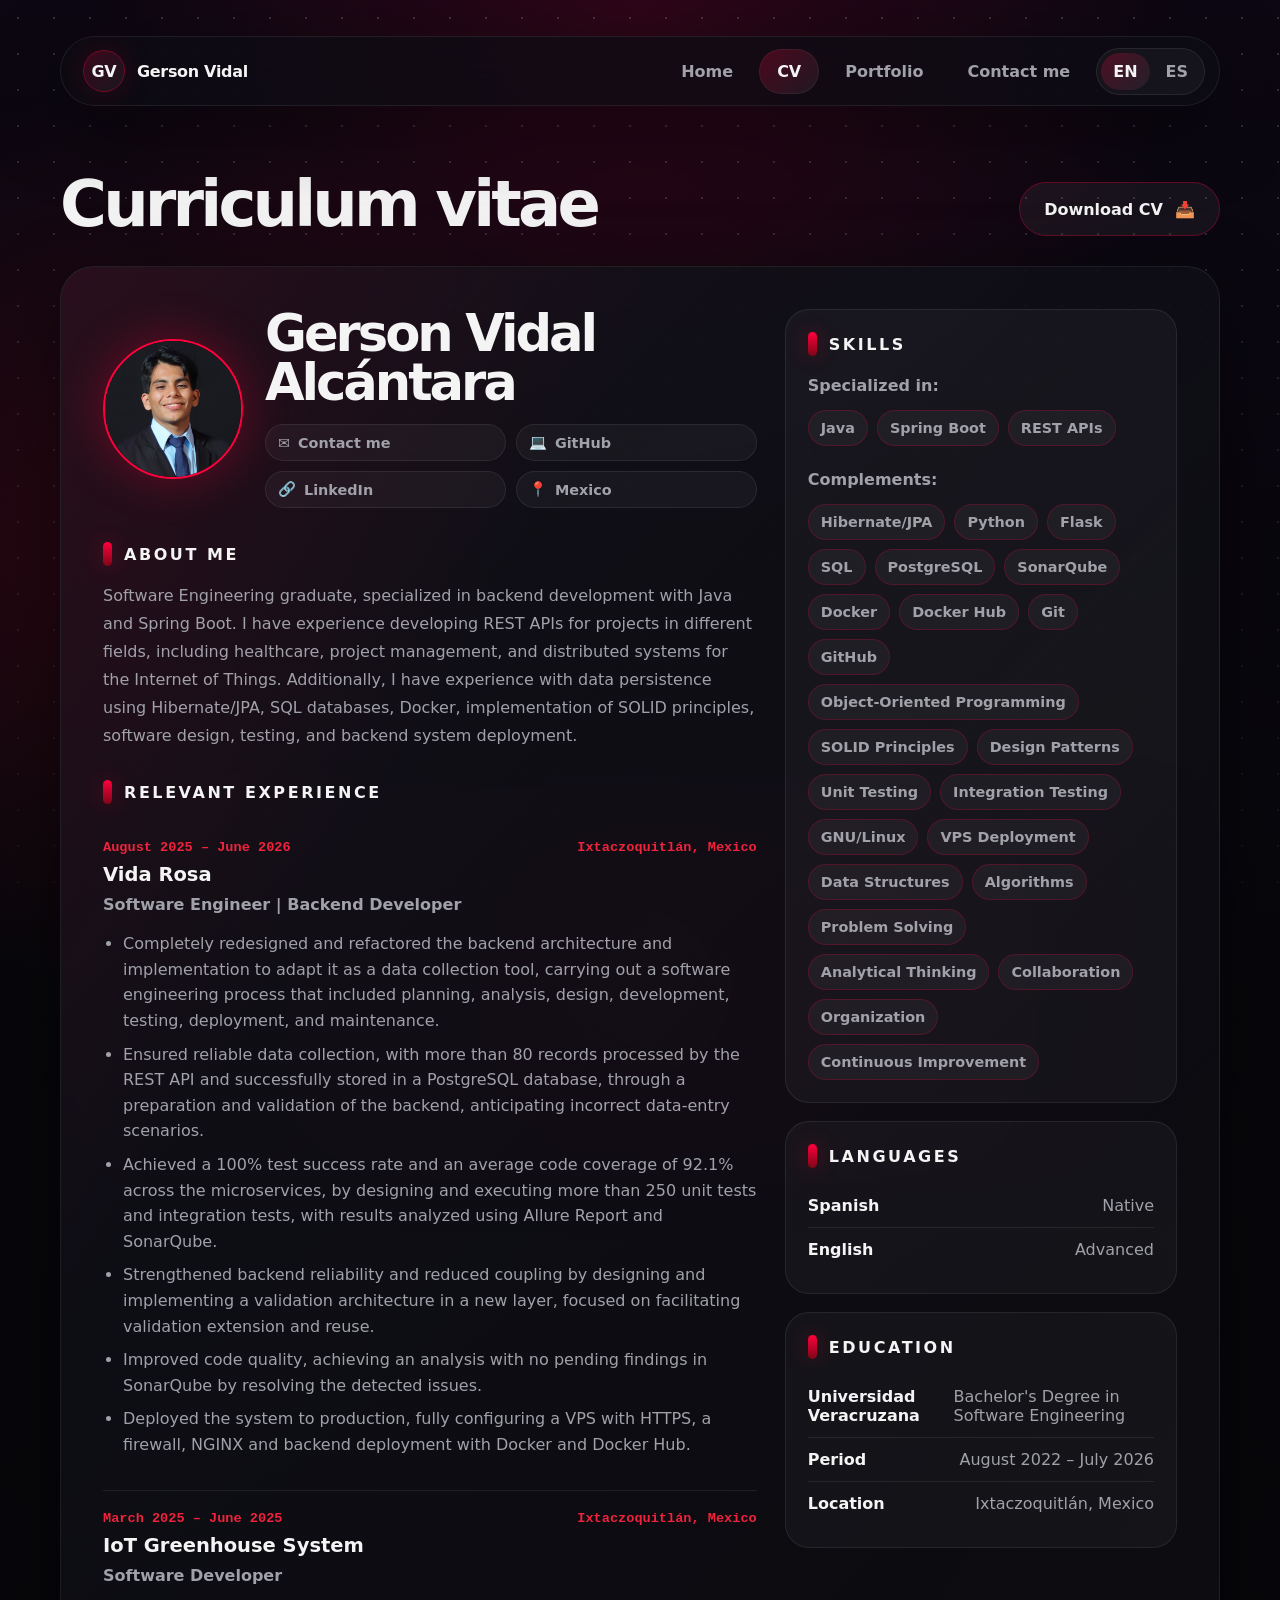
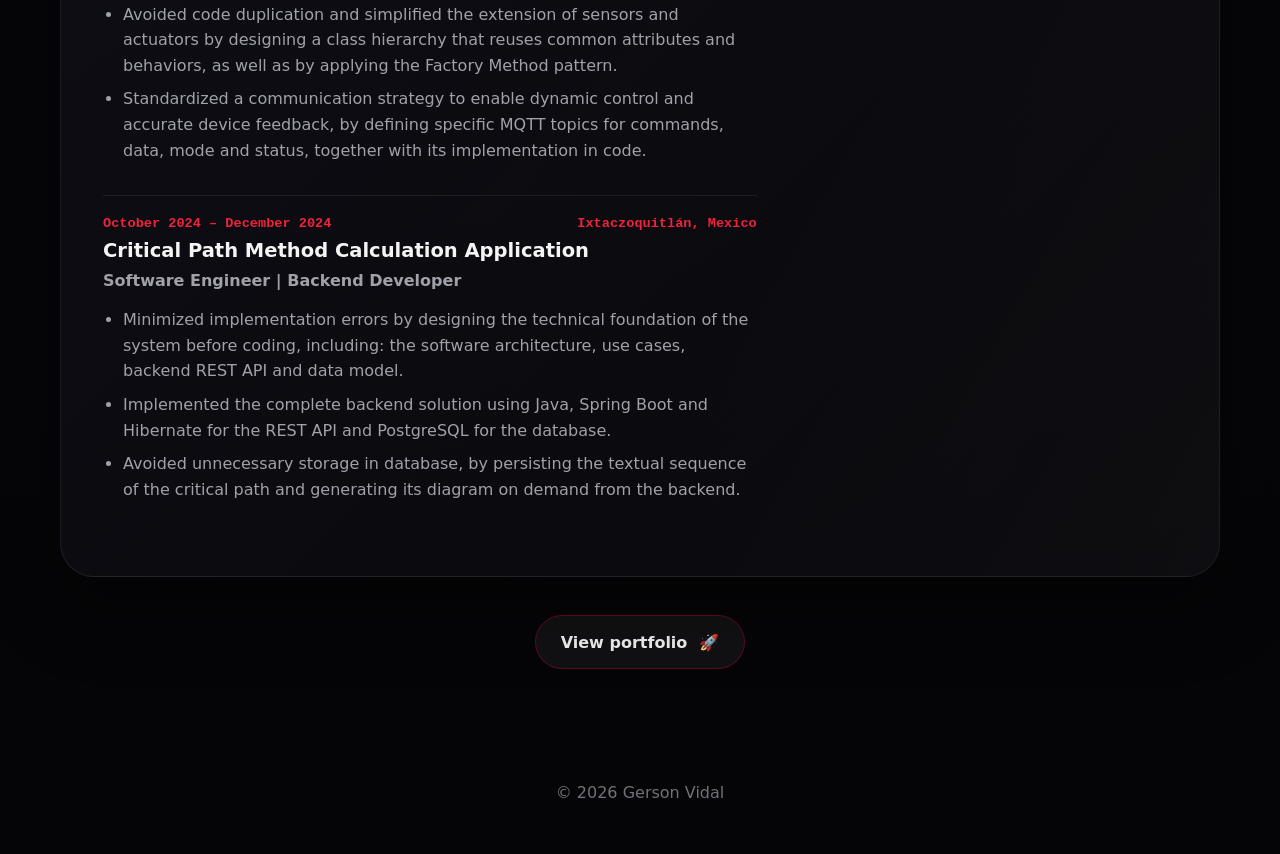
==== cv/index.html @ fcc41af0 "mark elements to translate, add translations for portfolio page, add common translations" ====
<!doctype html>
<html lang="en">
  <head>
    <meta charset="UTF-8" />
    <meta name="viewport" content="width=device-width, initial-scale=1.0" />
    <title>Gerson Vidal | CV</title>
    <link rel="stylesheet" href="../assets/styles.css" />
  </head>
  <body>
    <header class="site-header page-shell">
      <nav
        class="navbar"
        aria-label="Main navigation"
        data-i18n-aria-label="nav.ariaLabel"
      >
        <a class="brand" href="../">
          <span class="brand-mark">GV</span>
          <span>Gerson Vidal</span>
        </a>
        <button
          class="menu-button"
          type="button"
          data-menu-button
          aria-expanded="false"
        >
          <span aria-hidden="true">☰</span>
          <span data-i18n="nav.menu">Menu</span>
        </button>
        <div class="nav-links" data-nav>
          <a class="nav-link" href="../" data-i18n="nav.home">Home</a>
          <a class="nav-link is-active" href="../cv/">CV</a>
          <a class="nav-link" href="../portfolio/" data-i18n="nav.portfolio"
            >Portfolio</a
          >
          <button
            type="button"
            class="nav-link open-contact-modal"
            aria-haspopup="dialog"
            aria-controls="contact-modal"
            data-i18n="nav.contact"
          >
            Contact me
          </button>
          <div
            class="language-switcher"
            aria-label="Language selector"
            data-i18n-aria-label="language.selector"
          >
            <button
              type="button"
              class="language-button"
              data-language="en"
              aria-pressed="true"
            >
              EN
            </button>

            <button
              type="button"
              class="language-button"
              data-language="es"
              aria-pressed="false"
            >
              ES
            </button>
          </div>
        </div>
      </nav>
    </header>

    <main class="page-shell section">
      <div class="section-title-row" data-reveal>
        <div>
          <h1 class="section-title" data-i18n="cv.title">Curriculum vitae</h1>
        </div>
        <a
          id="download-cv"
          class="button"
          data-cv-download
          href="../assets/cv/CV_Gerson_Vidal_Alcantara_EN.pdf"
          download="CV_Gerson_Vidal_Alcantara_EN.pdf"
        >
          <span data-i18n="cv.download"> Download CV </span>
          <span aria-hidden="true">📥</span>
        </a>
      </div>

      <article class="cv-card" data-reveal>
        <div class="cv-main">
          <header class="cv-header">
            <img
              class="profile-photo"
              src="../assets/images/profile-photo.JPG"
              alt="Photo of Gerson Vidal"
              data-i18n-alt="cv.profilePhotoAlt"
            />
            <div>
              <h1 class="cv-name">Gerson Vidal Alcántara</h1>
              <div
                class="contact-grid"
                aria-label="Contact information"
                data-i18n-aria-label="cv.contactInfoAriaLabel"
              >
                <button
                  type="button"
                  class="contact-item open-contact-modal"
                  aria-haspopup="dialog"
                  aria-controls="contact-modal"
                >
                  <span aria-hidden="true">✉️</span>
                  <span data-i18n="contact.title"> Contact me </span>
                </button>

                <a
                  class="contact-item"
                  href="https://github.com/gersonvidal"
                  target="_blank"
                  rel="noreferrer"
                  ><span aria-hidden="true">💻</span> <span>GitHub</span>
                </a>

                <a
                  class="contact-item"
                  href="https://linkedin.com/in/gerson-vidal-alcantara"
                  target="_blank"
                  rel="noreferrer"
                  ><span aria-hidden="true">🔗</span> <span>LinkedIn</span>
                </a>

                <div class="contact-item">
                  <span aria-hidden="true">📍</span>
                  <span data-i18n="cv.location">Mexico</span>
                </div>
              </div>
            </div>
          </header>

          <section class="cv-section">
            <h2 data-i18n="cv.about">About Me</h2>
            <p data-i18n="cv.aboutDescription">
              Software Engineering graduate, specialized in backend development
              with Java and Spring Boot. I have experience developing REST APIs
              for projects in different fields, including healthcare, project
              management, and distributed systems for the Internet of Things.
              Additionally, I have experience with data persistence using
              Hibernate/JPA, SQL databases, Docker, implementation of SOLID
              principles, software design, testing, and backend system
              deployment.
            </p>
          </section>

          <section class="cv-section">
            <h2 data-i18n="cv.experience">Relevant Experience</h2>

            <article class="timeline-item">
              <div class="item-meta">
                <span data-i18n="cv.experienceItems.vidaRosa.date">
                  August 2025 – June 2026
                </span>

                <span data-i18n="cv.experienceItems.vidaRosa.location">
                  Ixtaczoquitlán, Mexico
                </span>
              </div>

              <h3 class="item-title">Vida Rosa</h3>
              <p
                class="item-subtitle"
                data-i18n="cv.experienceItems.vidaRosa.role"
              >
                Software Engineer | Backend Developer
              </p>

              <ul class="bullet-list">
                <li data-i18n="cv.experienceItems.vidaRosa.bullet1">
                  Completely redesigned and refactored the backend architecture
                  and implementation to adapt it as a data collection tool,
                  carrying out a software engineering process that included
                  planning, analysis, design, development, testing, deployment,
                  and maintenance.
                </li>
                <li data-i18n="cv.experienceItems.vidaRosa.bullet2">
                  Ensured reliable data collection, with more than 80 records
                  processed by the REST API and successfully stored in a
                  PostgreSQL database, through a preparation and validation of
                  the backend, anticipating incorrect data-entry scenarios.
                </li>
                <li data-i18n="cv.experienceItems.vidaRosa.bullet3">
                  Achieved a 100% test success rate and an average code coverage
                  of 92.1% across the microservices, by designing and executing
                  more than 250 unit tests and integration tests, with results
                  analyzed using Allure Report and SonarQube.
                </li>
                <li data-i18n="cv.experienceItems.vidaRosa.bullet4">
                  Strengthened backend reliability and reduced coupling by
                  designing and implementing a validation architecture in a new
                  layer, focused on facilitating validation extension and reuse.
                </li>
                <li data-i18n="cv.experienceItems.vidaRosa.bullet5">
                  Improved code quality, achieving an analysis with no pending
                  findings in SonarQube by resolving the detected issues.
                </li>
                <li data-i18n="cv.experienceItems.vidaRosa.bullet6">
                  Deployed the system to production, fully configuring a VPS
                  with HTTPS, a firewall, NGINX and backend deployment with
                  Docker and Docker Hub.
                </li>
              </ul>
            </article>

            <article class="timeline-item">
              <div class="item-meta">
                <span data-i18n="cv.experienceItems.greenhouse.date">
                  March 2025 – June 2025
                </span>

                <span data-i18n="cv.experienceItems.greenhouse.location">
                  Ixtaczoquitlán, Mexico
                </span>
              </div>

              <h3
                class="item-title"
                data-i18n="cv.experienceItems.greenhouse.title"
              >
                IoT Greenhouse System
              </h3>

              <p
                class="item-subtitle"
                data-i18n="cv.experienceItems.greenhouse.role"
              >
                Software Developer
              </p>

              <ul class="bullet-list">
                <li data-i18n="cv.experienceItems.greenhouse.bullet1">
                  Avoided code duplication and simplified the extension of
                  sensors and actuators by designing a class hierarchy that
                  reuses common attributes and behaviors, as well as by applying
                  the Factory Method pattern.
                </li>
                <li data-i18n="cv.experienceItems.greenhouse.bullet2">
                  Standardized a communication strategy to enable dynamic
                  control and accurate device feedback, by defining specific
                  MQTT topics for commands, data, mode and status, together with
                  its implementation in code.
                </li>
              </ul>
            </article>

            <article class="timeline-item">
              <div class="item-meta">
                <span data-i18n="cv.experienceItems.criticalPath.date"
                  >October 2024 – December 2024
                </span>

                <span data-i18n="cv.experienceItems.criticalPath.location">
                  Ixtaczoquitlán, Mexico
                </span>
              </div>

              <h3
                class="item-title"
                data-i18n="cv.experienceItems.criticalPath.title"
              >
                Critical Path Method Calculation Application
              </h3>

              <p
                class="item-subtitle"
                data-i18n="cv.experienceItems.criticalPath.role"
              >
                Software Engineer | Backend Developer
              </p>

              <ul class="bullet-list">
                <li data-i18n="cv.experienceItems.criticalPath.bullet1">
                  Minimized implementation errors by designing the technical
                  foundation of the system before coding, including: the
                  software architecture, use cases, backend REST API and data
                  model.
                </li>
                <li data-i18n="cv.experienceItems.criticalPath.bullet2">
                  Implemented the complete backend solution using Java, Spring
                  Boot and Hibernate for the REST API and PostgreSQL for the
                  database.
                </li>
                <li data-i18n="cv.experienceItems.criticalPath.bullet3">
                  Avoided unnecessary storage in database, by persisting the
                  textual sequence of the critical path and generating its
                  diagram on demand from the backend.
                </li>
              </ul>
            </article>
          </section>
        </div>

        <aside
          class="cv-sidebar"
          aria-label="Additional information"
          data-i18n-aria-label="cv.additionalInfoAriaLabel"
        >
          <section class="sidebar-panel">
            <h2 data-i18n="cv.skills">Skills</h2>

            <div class="skills-group">
              <p class="skills-group-title" data-i18n="cv.specialized">
                Specialized in:
              </p>

              <div class="skills-wrap">
                <span class="skill-chip">Java</span>
                <span class="skill-chip">Spring Boot</span>
                <span class="skill-chip" data-i18n="common.restApis">
                  REST APIs
                </span>
              </div>
            </div>

            <div class="skills-group">
              <p class="skills-group-title" data-i18n="cv.complements">
                Complements:
              </p>

              <div class="skills-wrap">
                <span class="skill-chip">Hibernate/JPA</span>
                <span class="skill-chip">Python</span>
                <span class="skill-chip">Flask</span>
                <span class="skill-chip">SQL</span>
                <span class="skill-chip">PostgreSQL</span>
                <span class="skill-chip">SonarQube</span>
                <span class="skill-chip">Docker</span>
                <span class="skill-chip">Docker Hub</span>
                <span class="skill-chip">Git</span>
                <span class="skill-chip">GitHub</span>
                <span class="skill-chip" data-i18n="cv.skillItems.oop">
                  Object-Oriented Programming
                </span>
                <span class="skill-chip" data-i18n="cv.skillItems.solid">
                  SOLID Principles
                </span>
                <span
                  class="skill-chip"
                  data-i18n="cv.skillItems.designPatterns"
                >
                  Design Patterns
                </span>
                <span class="skill-chip" data-i18n="cv.skillItems.unitTesting">
                  Unit Testing
                </span>
                <span
                  class="skill-chip"
                  data-i18n="cv.skillItems.integrationTesting"
                >
                  Integration Testing
                </span>
                <span class="skill-chip">GNU/Linux</span>
                <span
                  class="skill-chip"
                  data-i18n="cv.skillItems.vpsDeployment"
                >
                  VPS Deployment
                </span>
                <span
                  class="skill-chip"
                  data-i18n="cv.skillItems.dataStructures"
                >
                  Data Structures
                </span>
                <span class="skill-chip" data-i18n="cv.skillItems.algorithms">
                  Algorithms
                </span>
                <span
                  class="skill-chip"
                  data-i18n="cv.skillItems.problemSolving"
                >
                  Problem Solving
                </span>
                <span
                  class="skill-chip"
                  data-i18n="cv.skillItems.analyticalThinking"
                >
                  Analytical Thinking
                </span>
                <span
                  class="skill-chip"
                  data-i18n="cv.skillItems.collaboration"
                >
                  Collaboration
                </span>
                <span class="skill-chip" data-i18n="cv.skillItems.organization">
                  Organization
                </span>
                <span
                  class="skill-chip"
                  data-i18n="cv.skillItems.continuousImprovement"
                >
                  Continuous Improvement
                </span>
              </div>
            </div>
          </section>

          <section class="sidebar-panel">
            <h2 data-i18n="cv.languages">Languages</h2>
            <div class="language-row">
              <strong data-i18n="cv.languageItems.spanish">Spanish</strong>
              <span data-i18n="cv.languageItems.native">Native</span>
            </div>

            <div class="language-row">
              <strong data-i18n="cv.languageItems.english">English</strong>
              <span data-i18n="cv.languageItems.advanced">Advanced</span>
            </div>
          </section>

          <section class="sidebar-panel">
            <h2 data-i18n="cv.education">Education</h2>

            <div class="education-row">
              <strong>Universidad Veracruzana</strong>

              <span data-i18n="cv.educationItems.degree">
                Bachelor's Degree in Software Engineering
              </span>
            </div>
            <div class="education-row">
              <strong data-i18n="cv.educationItems.periodLabel">Period</strong>
              <span data-i18n="cv.educationItems.period">
                August 2022 – July 2026
              </span>
            </div>

            <div class="education-row">
              <strong data-i18n="cv.educationItems.locationLabel">
                Location
              </strong>

              <span data-i18n="cv.educationItems.location">
                Ixtaczoquitlán, Mexico
              </span>
            </div>
          </section>
        </aside>
      </article>

      <div class="cta-group">
        <a class="button" href="../portfolio/">
          <span data-i18n="cv.viewPortfolio"> View portfolio </span>
          <span aria-hidden="true">🚀</span>
        </a>
      </div>
    </main>

    <footer class="footer page-shell">
      <span>© <span data-year></span> Gerson Vidal</span>
    </footer>

    <dialog
      class="contact-modal"
      id="contact-modal"
      aria-labelledby="contact-modal-title"
      aria-describedby="contact-modal-description"
    >
      <div class="contact-modal-content">
        <h2
          class="contact-modal-title"
          id="contact-modal-title"
          data-i18n="contact.title"
        >
          Contact me
        </h2>

        <p
          class="contact-modal-description"
          id="contact-modal-description"
          data-i18n="contact.description"
        >
          I greatly appreciate your interest. You can copy my email address and
          send me a message. I will reply as soon as possible.
        </p>

        <div class="contact-modal-email">
          <img
            src="../assets/images/email.png"
            alt="Contact email address"
            data-i18n-alt="contact.emailAlt"
          />
        </div>

        <p
          class="contact-modal-success"
          id="contact-copy-message"
          role="status"
          aria-live="polite"
        >
          <span aria-hidden="true">✓</span>
          <span data-i18n="contact.copied">Email copied!</span>
        </p>

        <div class="contact-modal-actions">
          <button
            type="button"
            class="button"
            id="close-contact-modal"
            data-i18n="contact.back"
          >
            Back
          </button>

          <button
            type="button"
            class="button primary"
            id="copy-contact-email"
            data-i18n="contact.copy"
          >
            Copy email
          </button>
        </div>
      </div>
    </dialog>

    <script src="../assets/app.js"></script>
  </body>
</html>
---- assets/styles.css ----
:root {
  --bg: #07070b;
  --bg-soft: #0d0d14;
  --surface: rgba(18, 18, 26, 0.78);
  --surface-strong: rgba(25, 25, 36, 0.92);
  --border: rgba(255, 255, 255, 0.08);
  --border-red: rgba(255, 0, 60, 0.32);
  --text: #f4f4f5;
  --muted: #a1a1aa;
  --muted-2: #71717a;
  --red: #ff003c;
  --red-soft: #ef233c;
  --red-dark: #7f0617;
  --red-glow: rgba(255, 0, 60, 0.32);
  --shadow: 0 24px 80px rgba(0, 0, 0, 0.45);
  --radius-xl: 34px;
  --radius-lg: 24px;
  --radius-md: 16px;
  --max-width: 1160px;
  font-family: Inter, ui-sans-serif, system-ui, -apple-system, BlinkMacSystemFont, "Segoe UI", sans-serif;
}

* {
  box-sizing: border-box;
}

html {
  scroll-behavior: smooth;
}

body {
  min-height: 100vh;
  margin: 0;
  color: var(--text);
  background:
    radial-gradient(circle at 50% 0%, rgba(255, 0, 60, 0.14), transparent 34rem),
    radial-gradient(circle at 10% 22%, rgba(127, 6, 23, 0.28), transparent 28rem),
    linear-gradient(180deg, #0c0712 0%, var(--bg) 42%, #050507 100%);
  overflow-x: hidden;
}

body::before {
  content: "";
  position: fixed;
  inset: 0;
  z-index: -2;
  background-image: radial-gradient(rgba(255,255,255,0.18) 1px, transparent 1px);
  background-size: 36px 36px;
  mask-image: linear-gradient(to bottom, rgba(0,0,0,0.9), rgba(0,0,0,0.22));
}

body::after {
  content: "";
  position: fixed;
  inset: auto -20% -32% -20%;
  height: 45vh;
  z-index: -1;
  background: radial-gradient(circle, rgba(255,0,60,0.16), transparent 65%);
  filter: blur(24px);
}

a {
  color: inherit;
  text-decoration: none;
}

p {
  color: var(--muted);
  line-height: 1.75;
}

img {
  max-width: 100%;
  display: block;
}

.page-shell {
  width: min(var(--max-width), calc(100% - 32px));
  margin: 0 auto;
}

.site-header {
  position: sticky;
  top: 18px;
  z-index: 10;
  padding: 18px 0 0;
}

.navbar {
  display: flex;
  align-items: center;
  justify-content: space-between;
  gap: 20px;
  min-height: 70px;
  padding: 10px 14px 10px 22px;
  border: 1px solid var(--border);
  border-radius: 999px;
  background: rgba(13, 13, 20, 0.72);
  backdrop-filter: blur(18px);
  box-shadow: var(--shadow);
}

.brand {
  display: inline-flex;
  align-items: center;
  gap: 12px;
  font-weight: 800;
  letter-spacing: -0.02em;
}

.brand-mark {
  display: grid;
  place-items: center;
  width: 42px;
  height: 42px;
  border-radius: 999px;
  color: var(--text);
  background: linear-gradient(135deg, rgba(255,0,60,0.2), rgba(255,255,255,0.05));
  border: 1px solid var(--border-red);
  box-shadow: 0 0 32px rgba(255,0,60,0.16);
}

.nav-links {
  display: flex;
  align-items: center;
  gap: 8px;
}

.nav-link {
  padding: 13px 18px;
  border-radius: 999px;
  color: var(--muted);
  font-weight: 700;
  transition: 180ms ease;
}

.nav-link:hover,
.nav-link.is-active {
  color: var(--text);
  background: rgba(255, 255, 255, 0.06);
  box-shadow: inset 0 0 0 1px rgba(255,255,255,0.05);
}

.nav-link.is-active {
  background: linear-gradient(135deg, rgba(255,0,60,0.24), rgba(255,255,255,0.06));
}

.menu-button {
  display: none;
  border: 0;
  border-radius: 999px;
  padding: 12px 16px;
  color: var(--text);
  background: rgba(255,255,255,0.06);
  cursor: pointer;
}

.hero {
  display: grid;
  place-items: center;
  min-height: calc(100vh - 112px);
  padding: 84px 0 58px;
  text-align: center;
}

.hero-content {
  max-width: 920px;
}

.eyebrow {
  display: inline-flex;
  align-items: center;
  gap: 10px;
  padding: 10px 15px;
  border: 1px solid var(--border-red);
  border-radius: 999px;
  color: #ffd7df;
  background: rgba(255,0,60,0.08);
  font-size: 0.92rem;
  font-weight: 750;
}

.gradient-title {
  margin: 28px 0 22px;
  font-size: clamp(3.4rem, 10vw, 8.6rem);
  line-height: 0.95;
  letter-spacing: -0.08em;
  background: linear-gradient(90deg, #ffffff 0%, #ffccd7 30%, #ff003c 63%, #8f061a 100%);
  -webkit-background-clip: text;
  -webkit-text-fill-color: transparent;
  filter: drop-shadow(0 0 34px rgba(255, 0, 60, 0.24));
}

.hero-description {
  max-width: 850px;
  margin: 0 auto;
  font-size: clamp(1rem, 2vw, 1.25rem);
}

.hero-actions {
  display: flex;
  justify-content: center;
  gap: 16px;
  flex-wrap: wrap;
  margin-top: 38px;
}

.button {
  display: inline-flex;
  align-items: center;
  justify-content: center;
  gap: 12px;
  min-height: 54px;
  padding: 0 24px;
  border-radius: 999px;
  border: 1px solid var(--border-red);
  font: inherit;
  font-weight: 800;
  color: var(--text);
  background: rgba(255,255,255,0.05);
  transition: transform 180ms ease, box-shadow 180ms ease, background 180ms ease;
}

button.button {
  cursor: pointer;
}

.button.primary {
  background: linear-gradient(135deg, var(--red), var(--red-dark));
  box-shadow: 0 14px 44px var(--red-glow);
}

.button:hover {
  transform: translateY(-3px);
  box-shadow: 0 18px 48px rgba(255,0,60,0.24);
}

.section {
  padding: 76px 0;
}

.section-title-row {
  display: flex;
  align-items: end;
  justify-content: space-between;
  gap: 24px;
  margin-bottom: 30px;
}

.section-kicker {
  color: var(--red-soft);
  font-family: "Courier New", monospace;
  font-weight: 800;
  letter-spacing: 0.18em;
  text-transform: uppercase;
}

.section-title {
  margin: 8px 0 0;
  font-size: clamp(2.2rem, 5vw, 4.4rem);
  line-height: 1;
  letter-spacing: -0.06em;
}

.portfolio-hint {
  margin: 12px 0 0;
  color: var(--muted);
}

.cv-card {
  display: grid;
  grid-template-columns: 1.5fr 0.9fr;
  gap: 28px;
  padding: clamp(22px, 4vw, 42px);
  border: 1px solid var(--border);
  border-radius: var(--radius-xl);
  background: linear-gradient(135deg, rgba(18,18,26,0.9), rgba(10,10,14,0.8));
  box-shadow: var(--shadow);
  overflow: hidden;
  position: relative;
}

.cv-card::before,
.project-card::before {
  content: "";
  position: absolute;
  inset: 0;
  pointer-events: none;
  background: linear-gradient(120deg, rgba(255,0,60,0.18), transparent 28%, transparent 70%, rgba(255,255,255,0.04));
  opacity: 0.55;
}

.cv-main,
.cv-sidebar,
.project-card > * {
  position: relative;
}

.cv-header {
  display: grid;
  grid-template-columns: 140px 1fr;
  gap: 22px;
  align-items: center;
  margin-bottom: 34px;
}

.profile-photo {
  width: 140px;
  height: 140px;
  border-radius: 999px;
  object-fit: cover;
  border: 2px solid var(--red);
  box-shadow: 0 0 48px rgba(255,0,60,0.32);
}

.cv-name {
  margin: 0;
  font-size: clamp(2rem, 4vw, 3.7rem);
  line-height: 0.95;
  letter-spacing: -0.06em;
}

.cv-role {
  margin: 10px 0 0;
  color: var(--muted);
  font-weight: 700;
}

.contact-grid {
  display: grid;
  grid-template-columns: repeat(2, minmax(0, 1fr));
  gap: 10px;
  margin-top: 18px;
}

.contact-item,
.skill-chip,
.repo-chip {
  display: inline-flex;
  align-items: center;
  gap: 8px;
  min-width: 0;
  padding: 9px 12px;
  border: 1px solid var(--border);
  border-radius: 999px;
  background: rgba(255,255,255,0.04);
  color: var(--muted);
  font-size: 0.9rem;
  font-weight: 700;
}

.contact-item span {
  overflow: hidden;
  text-overflow: ellipsis;
  white-space: nowrap;
}

.cv-section {
  margin-top: 30px;
}

.cv-section h2,
.sidebar-panel h2 {
  display: flex;
  align-items: center;
  gap: 12px;
  margin: 0 0 16px;
  font-size: 1rem;
  letter-spacing: 0.16em;
  text-transform: uppercase;
}

.cv-section h2::before,
.sidebar-panel h2::before {
  content: "";
  width: 9px;
  height: 24px;
  border-radius: 999px;
  background: linear-gradient(180deg, var(--red), var(--red-dark));
  box-shadow: 0 0 22px var(--red-glow);
}

.timeline-item {
  padding: 20px 0 24px;
  border-bottom: 1px solid var(--border);
}

.timeline-item:last-child {
  border-bottom: 0;
}

.item-meta {
  display: flex;
  justify-content: space-between;
  gap: 16px;
  margin-bottom: 8px;
  color: var(--red-soft);
  font-family: "Courier New", monospace;
  font-size: 0.85rem;
  font-weight: 800;
}

.item-title {
  margin: 0;
  font-size: 1.22rem;
}

.item-subtitle {
  margin: 5px 0 10px;
  color: var(--muted);
  font-weight: 700;
}

.bullet-list {
  margin: 12px 0 0;
  padding-left: 20px;
  color: var(--muted);
}

.bullet-list li {
  margin: 8px 0;
  line-height: 1.6;
}

.cv-sidebar {
  display: flex;
  flex-direction: column;
  gap: 18px;
}

.sidebar-panel {
  padding: 22px;
  border: 1px solid var(--border);
  border-radius: var(--radius-lg);
  background: rgba(255,255,255,0.035);
}

.skills-wrap {
  display: flex;
  flex-wrap: wrap;
  gap: 9px;
}

.skills-group + .skills-group {
  margin-top: 20px;
}

.skills-group-title {
  margin: 0 0 10px;
  font-weight: 700;
}

.skill-chip {
  border-color: rgba(255,0,60,0.22);
}

.language-row,
.education-row {
  display: flex;
  justify-content: space-between;
  gap: 14px;
  padding: 12px 0;
  border-bottom: 1px solid var(--border);
  color: var(--muted);
}

.language-row:last-child,
.education-row:last-child {
  border-bottom: 0;
}

.language-row strong,
.education-row strong {
  color: var(--text);
}

.project-grid {
  display: grid;
  grid-template-columns: repeat(2, minmax(0, 1fr));
  gap: 34px;
}

.project-card {
  position: relative;
  min-height: 520px;
  padding: 30px;
  border-radius: var(--radius-xl);
  border: 1px solid var(--border);
  background: var(--surface);
  overflow: hidden;
  box-shadow: var(--shadow);
  cursor: pointer;
  transition: transform 220ms ease, border-color 220ms ease, box-shadow 220ms ease;
}

.project-development-status {
  position: absolute;
  right: 30px;
  bottom: 16px;

  color: var(--muted);

  font-family: "Courier New", monospace;
  font-size: 0.72rem;
  font-weight: 800;
  letter-spacing: 0.14em;
  text-transform: uppercase;

  white-space: nowrap;
}

.project-card[data-in-development] {
  padding-bottom: 48px;
}

.project-card:hover {
  transform: translateY(-8px);
  border-color: var(--border-red);
  box-shadow: 0 28px 90px rgba(255,0,60,0.16);
}

.project-topline {
  display: flex;
  justify-content: space-between;
  gap: 14px;
  color: var(--muted);
  font-family: "Courier New", monospace;
  letter-spacing: 0.16em;
  text-transform: uppercase;
  font-weight: 800;
  font-size: 0.88rem;
}

.project-title {
  margin: 18px 0 12px;
  font-size: clamp(2rem, 4vw, 3.3rem);
  line-height: 0.95;
  letter-spacing: -0.06em;
}

.project-visual {
  position: relative;
  display: grid;
  place-items: center;
  width: 100%;
  height: auto;
  min-height: 0;
  padding: 0;
  aspect-ratio: 2.19 / 1;
  margin: 28px 0 20px;
  border-radius: 28px;
  background:
    radial-gradient(circle at 70% 22%, rgba(255,255,255,0.28), transparent 18%),
    linear-gradient(135deg, var(--visual-a), var(--visual-b));
  overflow: hidden;
  box-shadow: inset 0 0 0 1px rgba(255,255,255,0.12);
}

.project-image {
  display: block;
  width: 100%;
  height: 100%;
  object-fit: fill;
  object-position: center;
  border-radius: inherit;
}

.visual-icon {
  font-size: 6rem;
  filter: drop-shadow(0 12px 26px rgba(0,0,0,0.38));
}

.tech-list {
  display: flex;
  flex-wrap: wrap;
  gap: 9px;
}

.repo-overlay {
  position: absolute;
  inset: 0;
  display: flex;
  flex-direction: column;
  justify-content: center;
  padding: 34px;

  opacity: 0;
  visibility: hidden;
  pointer-events: none;

  transform: translateY(18px);

  background: rgba(7,7,11,0.93);
  backdrop-filter: blur(14px);

  transition:
    opacity 220ms ease,
    transform 220ms ease,
    visibility 0s linear 220ms;
}

.project-card.is-repo-open .repo-overlay {
  opacity: 1;
  visibility: visible;
  pointer-events: auto;

  transform: translateY(0);

  transition-delay: 0s;
}

.repo-overlay h3 {
  margin: 0 0 18px;
  font-size: 2.1rem;
}

.repo-list {
  margin: 0;
  padding-left: 22px;
}

.repo-list li {
  margin: 14px 0;
  color: var(--muted);
  font-size: 1.05rem;
}

.repo-list a {
  color: var(--text);
  font-weight: 900;
  border-bottom: 1px solid var(--red);
}

.footer {
  padding: 38px 0 52px;
  color: var(--muted-2);
  text-align: center;
}

[data-reveal] {
  opacity: 0;
  transform: translateY(24px);
  transition: opacity 520ms ease, transform 520ms ease;
}

[data-reveal].is-visible {
  opacity: 1;
  transform: translateY(0);
}

@media (max-width: 920px) {
  .cv-card,
  .project-grid {
    grid-template-columns: 1fr;
  }

  .project-card {
    min-height: 480px;
  }

  .section-title-row {
    align-items: start;
    flex-direction: column;
  }
}

@media (max-width: 720px) {
  .site-header {
    top: 10px;
  }

  .navbar {
    border-radius: 28px;
    align-items: flex-start;
    flex-wrap: wrap;
  }

  .menu-button {
    display: inline-flex;
  }

  .nav-links {
    display: none;
    width: 100%;
    flex-direction: column;
    align-items: stretch;
    padding: 8px 0 4px;
  }

  .nav-links.is-open {
    display: flex;
  }

  .nav-link {
    text-align: center;
  }

  .language-switcher {
  justify-content: center;
}

  .hero {
    min-height: auto;
    padding-top: 88px;
  }

  .hero-actions,
  .contact-grid {
    grid-template-columns: 1fr;
    flex-direction: column;
  }

  .button {
    width: 100%;
  }

  .cv-header {
    grid-template-columns: 1fr;
    justify-items: center;
    text-align: center;
  }

  .contact-grid {
    display: grid;
  }

  .item-meta {
    flex-direction: column;
    gap: 4px;
  }

  .project-card {
    padding: 22px;
    min-height: 520px;
  }

  .project-topline {
    flex-direction: column;
    gap: 4px;
  }

  .project-card[data-in-development] {
    padding-bottom: 40px;
  }

  .project-development-status {
    right: 22px;
    bottom: 8px;
  }

  .repo-overlay {
    padding: 24px;
  }
}

button.nav-link {
  appearance: none;
  border: none;
  background: transparent;
  font: inherit;
  font-weight: bold;
  cursor: pointer;
}

button.contact-item {
  appearance: none;
  font-family: inherit;
  cursor: pointer;
  text-align: left;
}

@media (max-width: 430px) {
  .page-shell {
    width: min(100% - 22px, var(--max-width));
  }

  .gradient-title {
    font-size: 3.1rem;
  }

  .cv-card {
    padding: 18px;
    border-radius: 24px;
  }

  .project-development-status {
    right: 22px;
    bottom: 14px;
  }

  .sidebar-panel {
    padding: 18px;
  }

  .project-visual {
    min-height: 190px;
  }
}

.cta-group {
  display: flex;
  flex-direction: column;
  align-items: center;
  gap: 16px;
  margin-top: 38px;
}

.cta-group .button {
  width: 210px;
}

.contact-modal {
  width: min(620px, calc(100% - 32px));
  padding: 0;

  border: 1px solid var(--border-red);
  border-radius: 28px;

  color: var(--text);

  background:
    radial-gradient(
      circle at 100% 100%,
      rgba(255, 0, 60, 0.22),
      transparent 42%
    ),
    radial-gradient(
      circle at 0% 0%,
      rgba(127, 6, 23, 0.2),
      transparent 40%
    ),
    rgba(13, 13, 20, 0.82);

  backdrop-filter: blur(22px);
  -webkit-backdrop-filter: blur(22px);

  box-shadow:
    0 30px 90px rgba(0, 0, 0, 0.65),
    0 0 60px rgba(255, 0, 60, 0.12);

  overflow: hidden;
}

.contact-modal::backdrop {
  background: rgba(0, 0, 0, 0.7);

  backdrop-filter: blur(7px);
  -webkit-backdrop-filter: blur(7px);
}

.contact-modal-content {
  position: relative;
  padding: 40px;
}

.contact-modal-content::before {
  content: "";

  position: absolute;
  right: -100px;
  bottom: -130px;

  width: 280px;
  height: 280px;

  border-radius: 50%;

  background: var(--red);

  opacity: 0.01;
  filter: blur(80px);

  pointer-events: none;
}

.contact-modal-title {
  position: relative;

  margin: 0 0 16px;

  text-align: center;

  font-size: clamp(1.7rem, 4vw, 2.3rem);
  line-height: 1.1;
  letter-spacing: -0.04em;
}

.contact-modal-description {
  position: relative;

  max-width: 520px;

  margin: 0 auto 28px;

  text-align: center;

  color: var(--muted);

  font-size: 1.05rem;

  line-height: 1.7;
}

.contact-modal-email {
  position: relative;

  display: flex;
  align-items: center;
  justify-content: center;

  height: 86px;

  padding: 8px 16px;
  margin-bottom: 16px;

  border: 1px solid var(--border);
  border-radius: 18px;

  background: rgba(255, 255, 255, 0.04);

  box-shadow:
    inset 0 1px 0 rgba(255, 255, 255, 0.04);
}

.contact-modal-email img {
  width: 100%;
  max-width: 360px;
  height: 100%;

  object-fit: cover;
  object-position: center 42%;
}

.contact-modal-success {
  position: relative;

  min-height: 26px;

  margin: 0 0 18px;

  text-align: center;

  color: #22c55e;

  font-weight: 800;

  opacity: 0;
  transform: translateY(5px);

  transition:
    opacity 180ms ease,
    transform 180ms ease;
}

.contact-modal-success.is-visible {
  opacity: 1;
  transform: translateY(0);
}

.contact-modal-actions {
  position: relative;

  display: flex;
  justify-content: flex-end;
  align-items: center;

  gap: 12px;
}

.contact-modal[open] {
  animation: contact-modal-open 220ms ease;
}

.contact-modal-actions .button {
  cursor: pointer;
}

@keyframes contact-modal-open {
  from {
    opacity: 0;
    transform: translateY(18px) scale(0.97);
  }

  to {
    opacity: 1;
    transform: translateY(0) scale(1);
  }
}

@media (max-width: 600px) {

  .contact-modal-content {
    padding: 30px 22px;
  }

  .contact-modal-actions {
    flex-direction: column-reverse;
  }

  .contact-modal-actions .button {
    width: 100%;
  }
}

.language-switcher {
  display: inline-flex;
  align-items: center;
  gap: 4px;
  padding: 4px;
  border: 1px solid var(--border);
  border-radius: 999px;
  background: rgba(255, 255, 255, 0.04);
}

.language-button {
  padding: 9px 12px;
  border: 0;
  border-radius: 999px;

  color: var(--muted);
  background: transparent;

  font: inherit;
  font-weight: 800;

  cursor: pointer;
  transition: 180ms ease;
}

.language-button:hover {
  color: var(--text);
}

.language-button.is-active {
  color: var(--text);
  background: linear-gradient(
    135deg,
    rgba(255, 0, 60, 0.24),
    rgba(255, 255, 255, 0.06)
  );
}
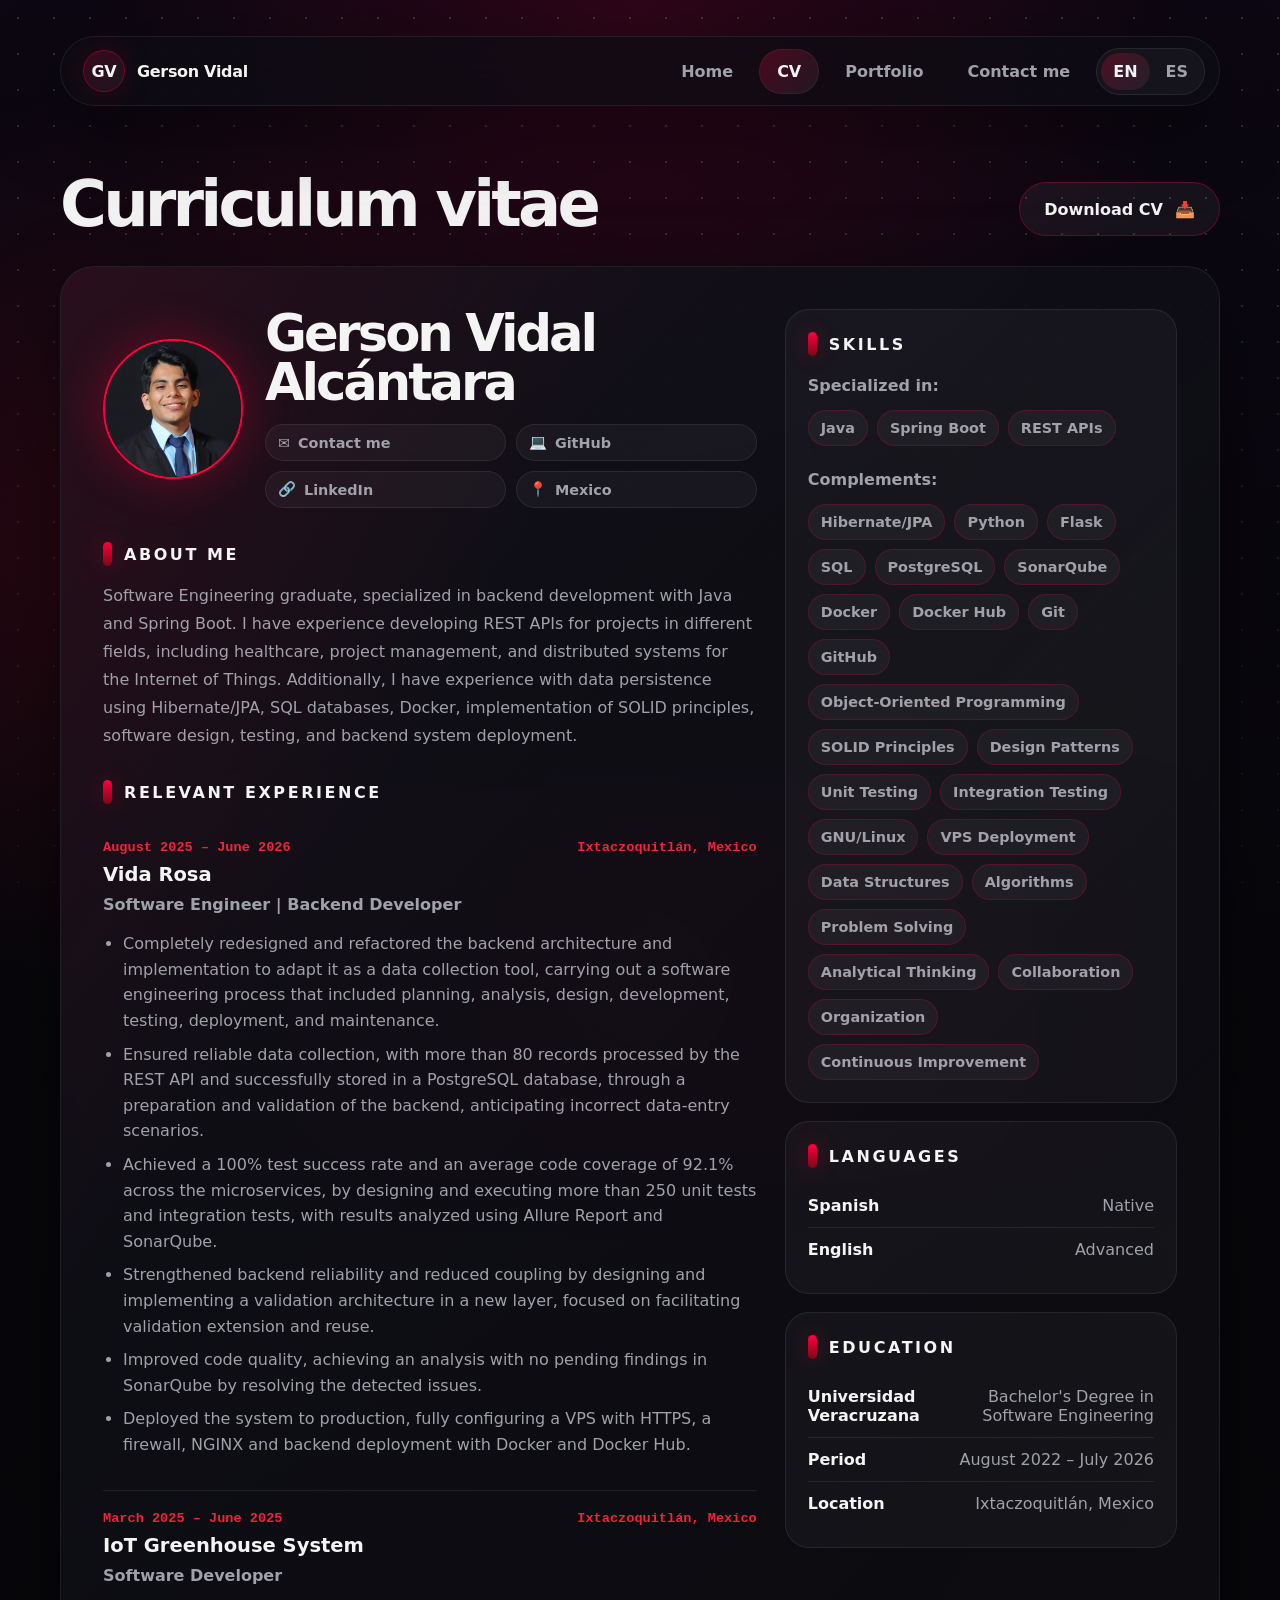
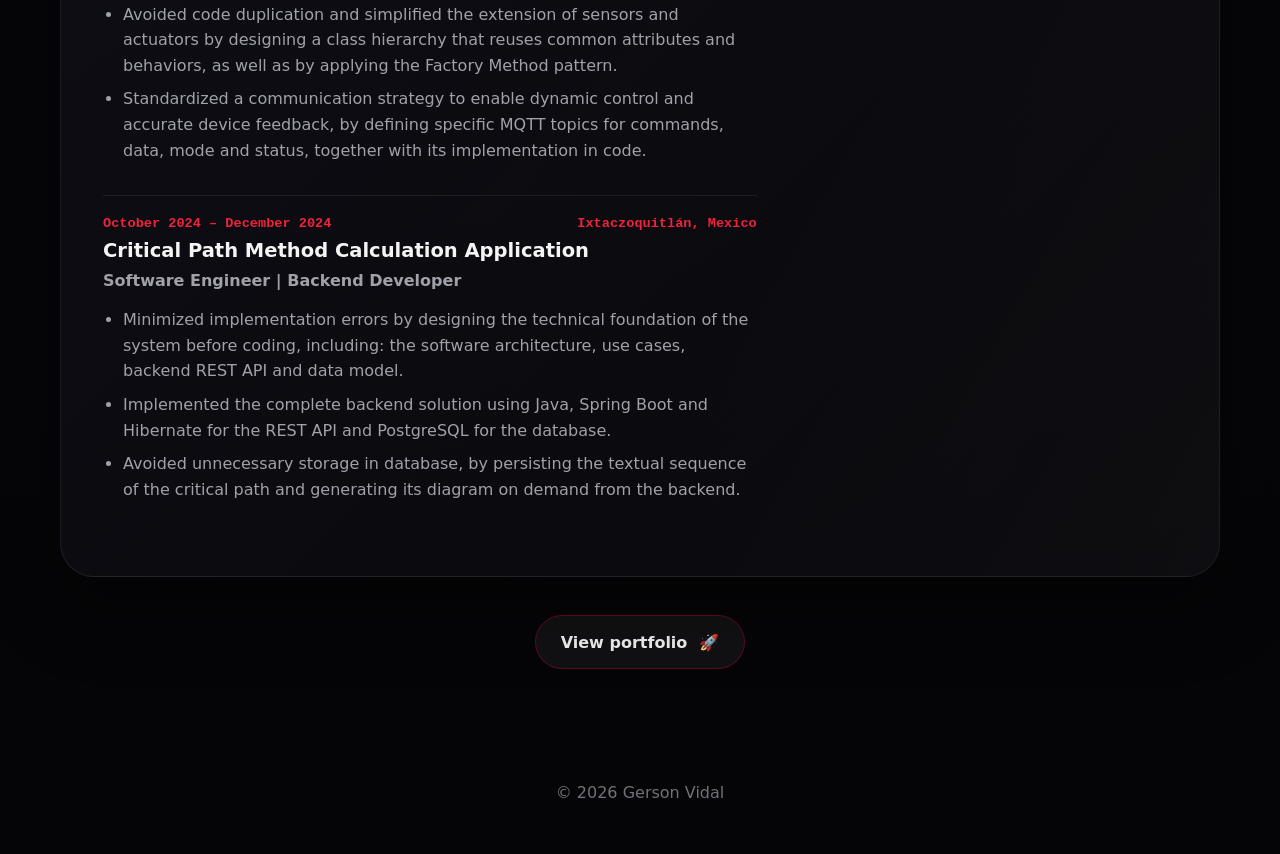
==== commit 7e622514: "fix alignment for education-row, update degree translation" ====
--- a/cv/index.html
+++ b/cv/index.html
@@ -115,7 +115,7 @@
                   class="contact-item"
                   href="https://github.com/gersonvidal"
                   target="_blank"
-                  rel="noreferrer"
+                  rel="noreferrer noopener"
                   ><span aria-hidden="true">💻</span> <span>GitHub</span>
                 </a>
 
@@ -123,7 +123,7 @@
                   class="contact-item"
                   href="https://linkedin.com/in/gerson-vidal-alcantara"
                   target="_blank"
-                  rel="noreferrer"
+                  rel="noreferrer noopener"
                   ><span aria-hidden="true">🔗</span> <span>LinkedIn</span>
                 </a>
 
@@ -427,6 +427,7 @@
             </div>
             <div class="education-row">
               <strong data-i18n="cv.educationItems.periodLabel">Period</strong>
+              
               <span data-i18n="cv.educationItems.period">
                 August 2022 – July 2026
               </span>
--- a/assets/styles.css
+++ b/assets/styles.css
@@ -464,6 +464,10 @@
   color: var(--muted);
 }
 
+.education-row > span {
+  text-align: right;
+}
+
 .language-row:last-child,
 .education-row:last-child {
   border-bottom: 0;
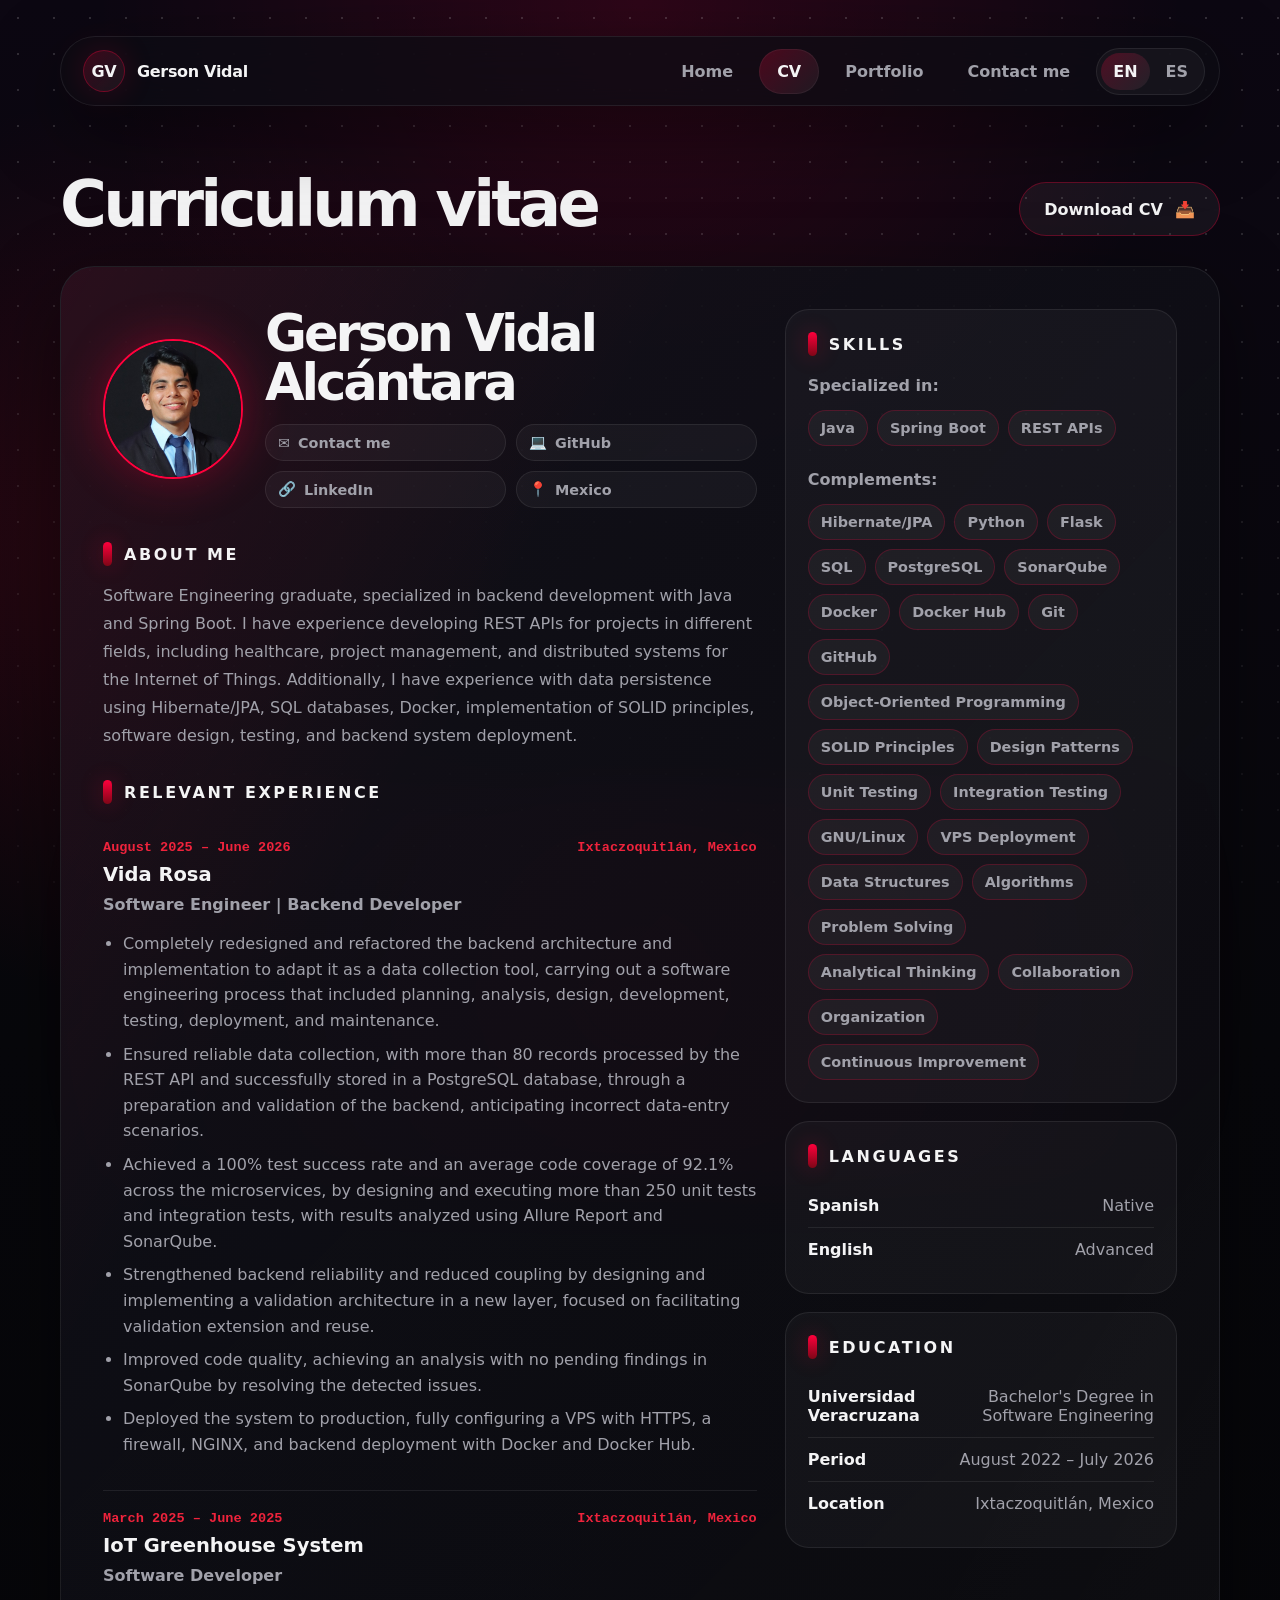
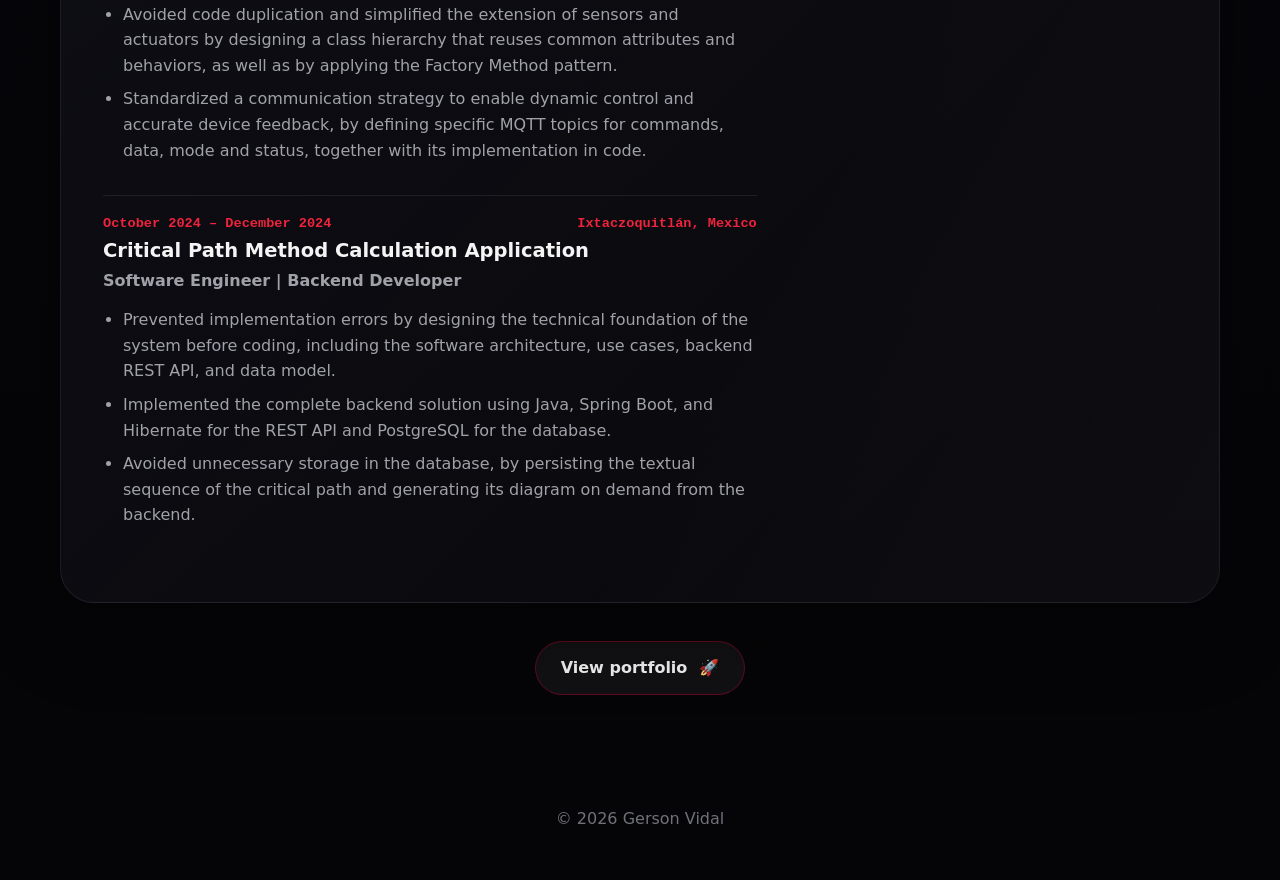
==== commit 3e56ecfb: "improve translations and texts" ====
--- a/cv/index.html
+++ b/cv/index.html
@@ -202,7 +202,7 @@
                 </li>
                 <li data-i18n="cv.experienceItems.vidaRosa.bullet6">
                   Deployed the system to production, fully configuring a VPS
-                  with HTTPS, a firewall, NGINX and backend deployment with
+                  with HTTPS, a firewall, NGINX, and backend deployment with
                   Docker and Docker Hub.
                 </li>
               </ul>
@@ -276,18 +276,18 @@
 
               <ul class="bullet-list">
                 <li data-i18n="cv.experienceItems.criticalPath.bullet1">
-                  Minimized implementation errors by designing the technical
-                  foundation of the system before coding, including: the
-                  software architecture, use cases, backend REST API and data
+                  Prevented implementation errors by designing the technical
+                  foundation of the system before coding, including the
+                  software architecture, use cases, backend REST API, and data
                   model.
                 </li>
                 <li data-i18n="cv.experienceItems.criticalPath.bullet2">
                   Implemented the complete backend solution using Java, Spring
-                  Boot and Hibernate for the REST API and PostgreSQL for the
+                  Boot, and Hibernate for the REST API and PostgreSQL for the
                   database.
                 </li>
                 <li data-i18n="cv.experienceItems.criticalPath.bullet3">
-                  Avoided unnecessary storage in database, by persisting the
+                  Avoided unnecessary storage in the database, by persisting the
                   textual sequence of the critical path and generating its
                   diagram on demand from the backend.
                 </li>
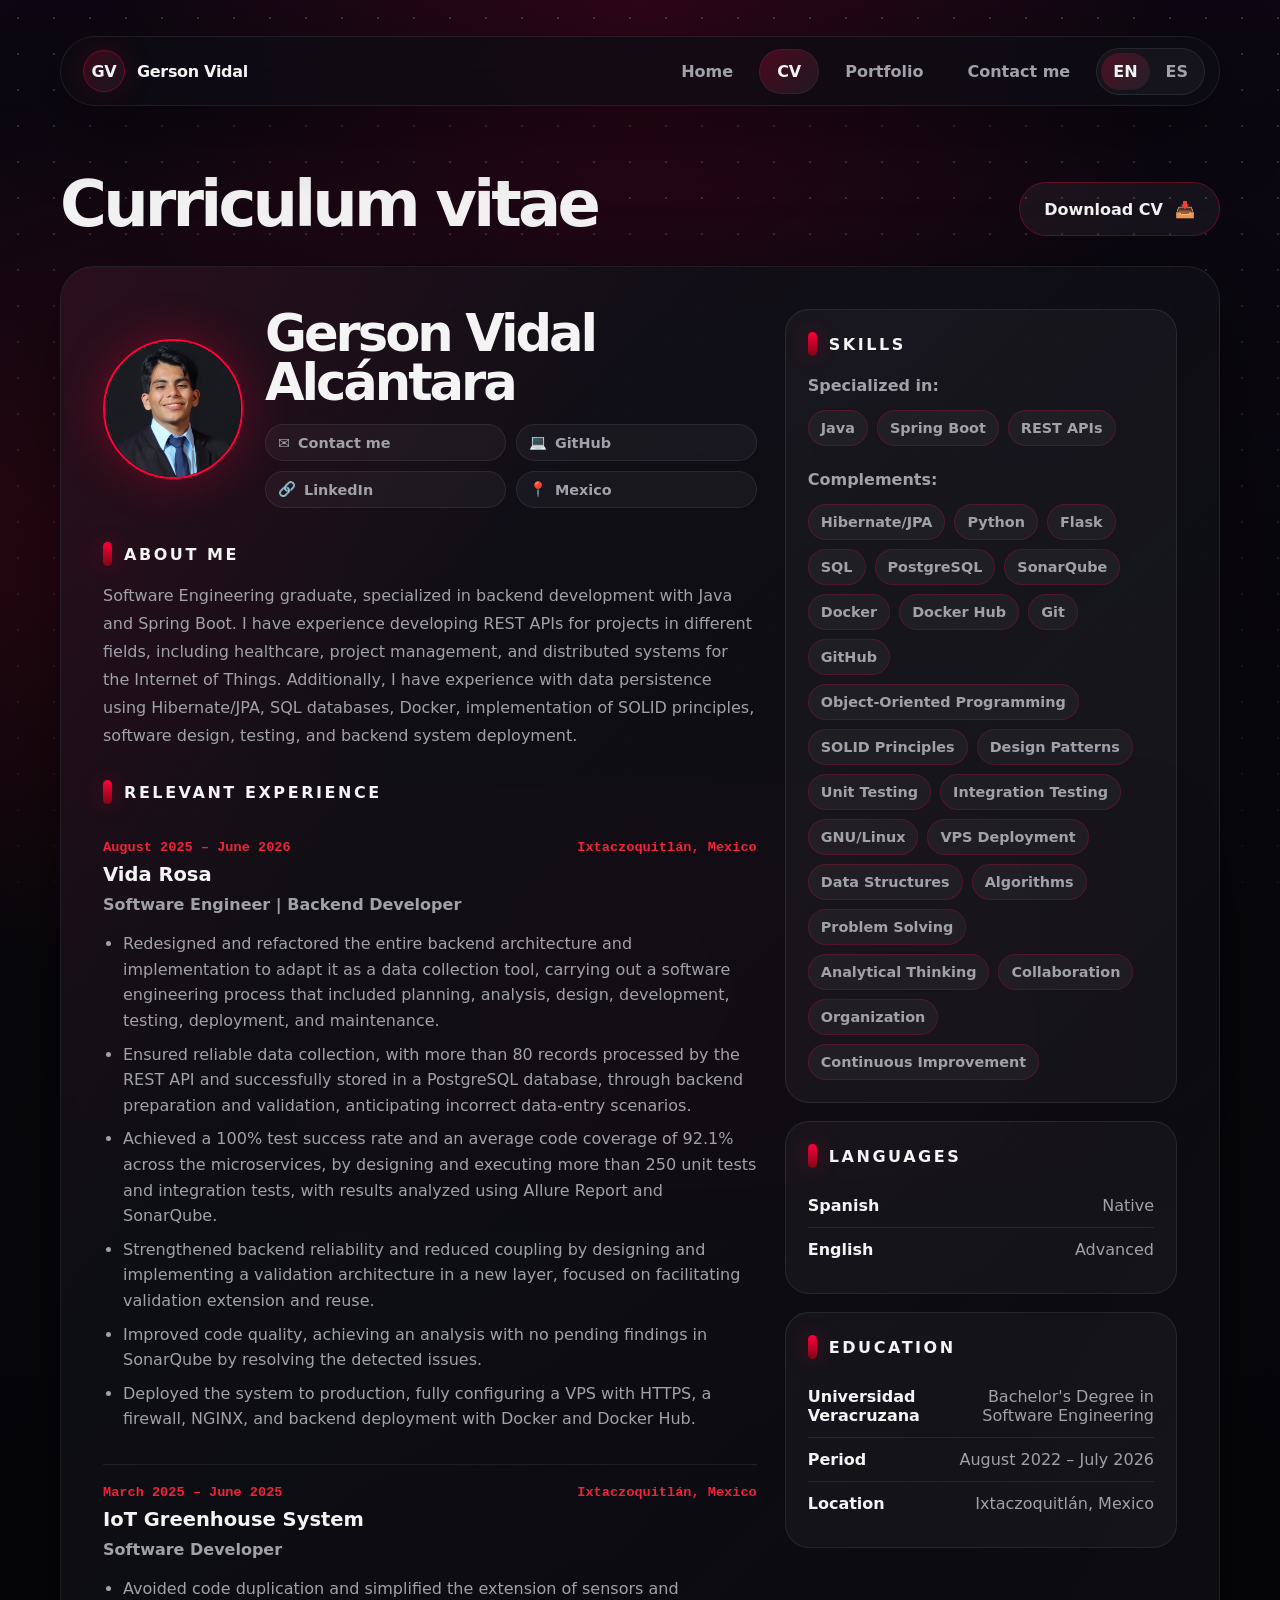
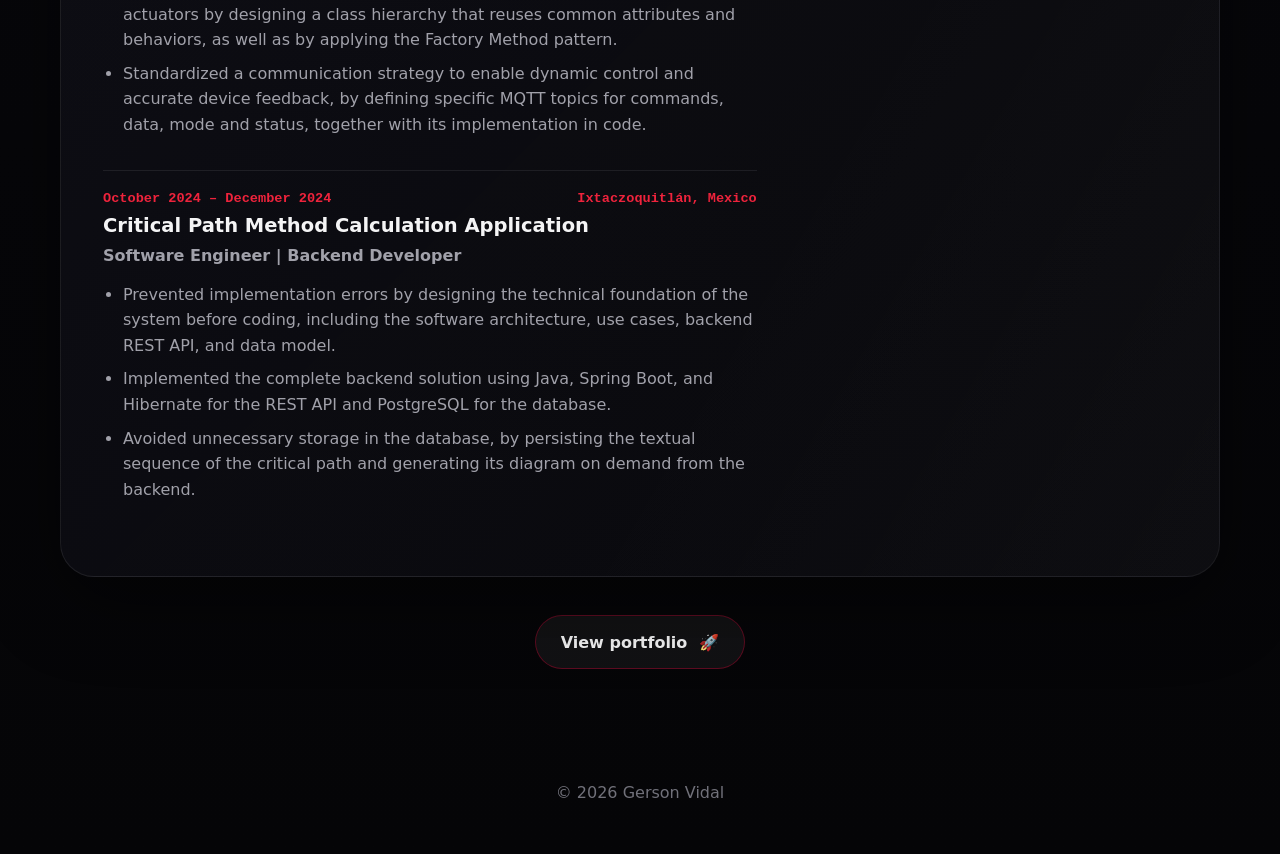
==== commit 689886a1: "update english texts" ====
--- a/cv/index.html
+++ b/cv/index.html
@@ -173,17 +173,17 @@
 
               <ul class="bullet-list">
                 <li data-i18n="cv.experienceItems.vidaRosa.bullet1">
-                  Completely redesigned and refactored the backend architecture
-                  and implementation to adapt it as a data collection tool,
-                  carrying out a software engineering process that included
-                  planning, analysis, design, development, testing, deployment,
-                  and maintenance.
+                  Redesigned and refactored the entire backend architecture and
+                  implementation to adapt it as a data collection tool, carrying
+                  out a software engineering process that included planning,
+                  analysis, design, development, testing, deployment, and
+                  maintenance.
                 </li>
                 <li data-i18n="cv.experienceItems.vidaRosa.bullet2">
                   Ensured reliable data collection, with more than 80 records
                   processed by the REST API and successfully stored in a
-                  PostgreSQL database, through a preparation and validation of
-                  the backend, anticipating incorrect data-entry scenarios.
+                  PostgreSQL database, through backend preparation and
+                  validation, anticipating incorrect data-entry scenarios.
                 </li>
                 <li data-i18n="cv.experienceItems.vidaRosa.bullet3">
                   Achieved a 100% test success rate and an average code coverage
@@ -277,9 +277,8 @@
               <ul class="bullet-list">
                 <li data-i18n="cv.experienceItems.criticalPath.bullet1">
                   Prevented implementation errors by designing the technical
-                  foundation of the system before coding, including the
-                  software architecture, use cases, backend REST API, and data
-                  model.
+                  foundation of the system before coding, including the software
+                  architecture, use cases, backend REST API, and data model.
                 </li>
                 <li data-i18n="cv.experienceItems.criticalPath.bullet2">
                   Implemented the complete backend solution using Java, Spring
@@ -427,7 +426,7 @@
             </div>
             <div class="education-row">
               <strong data-i18n="cv.educationItems.periodLabel">Period</strong>
-              
+
               <span data-i18n="cv.educationItems.period">
                 August 2022 – July 2026
               </span>
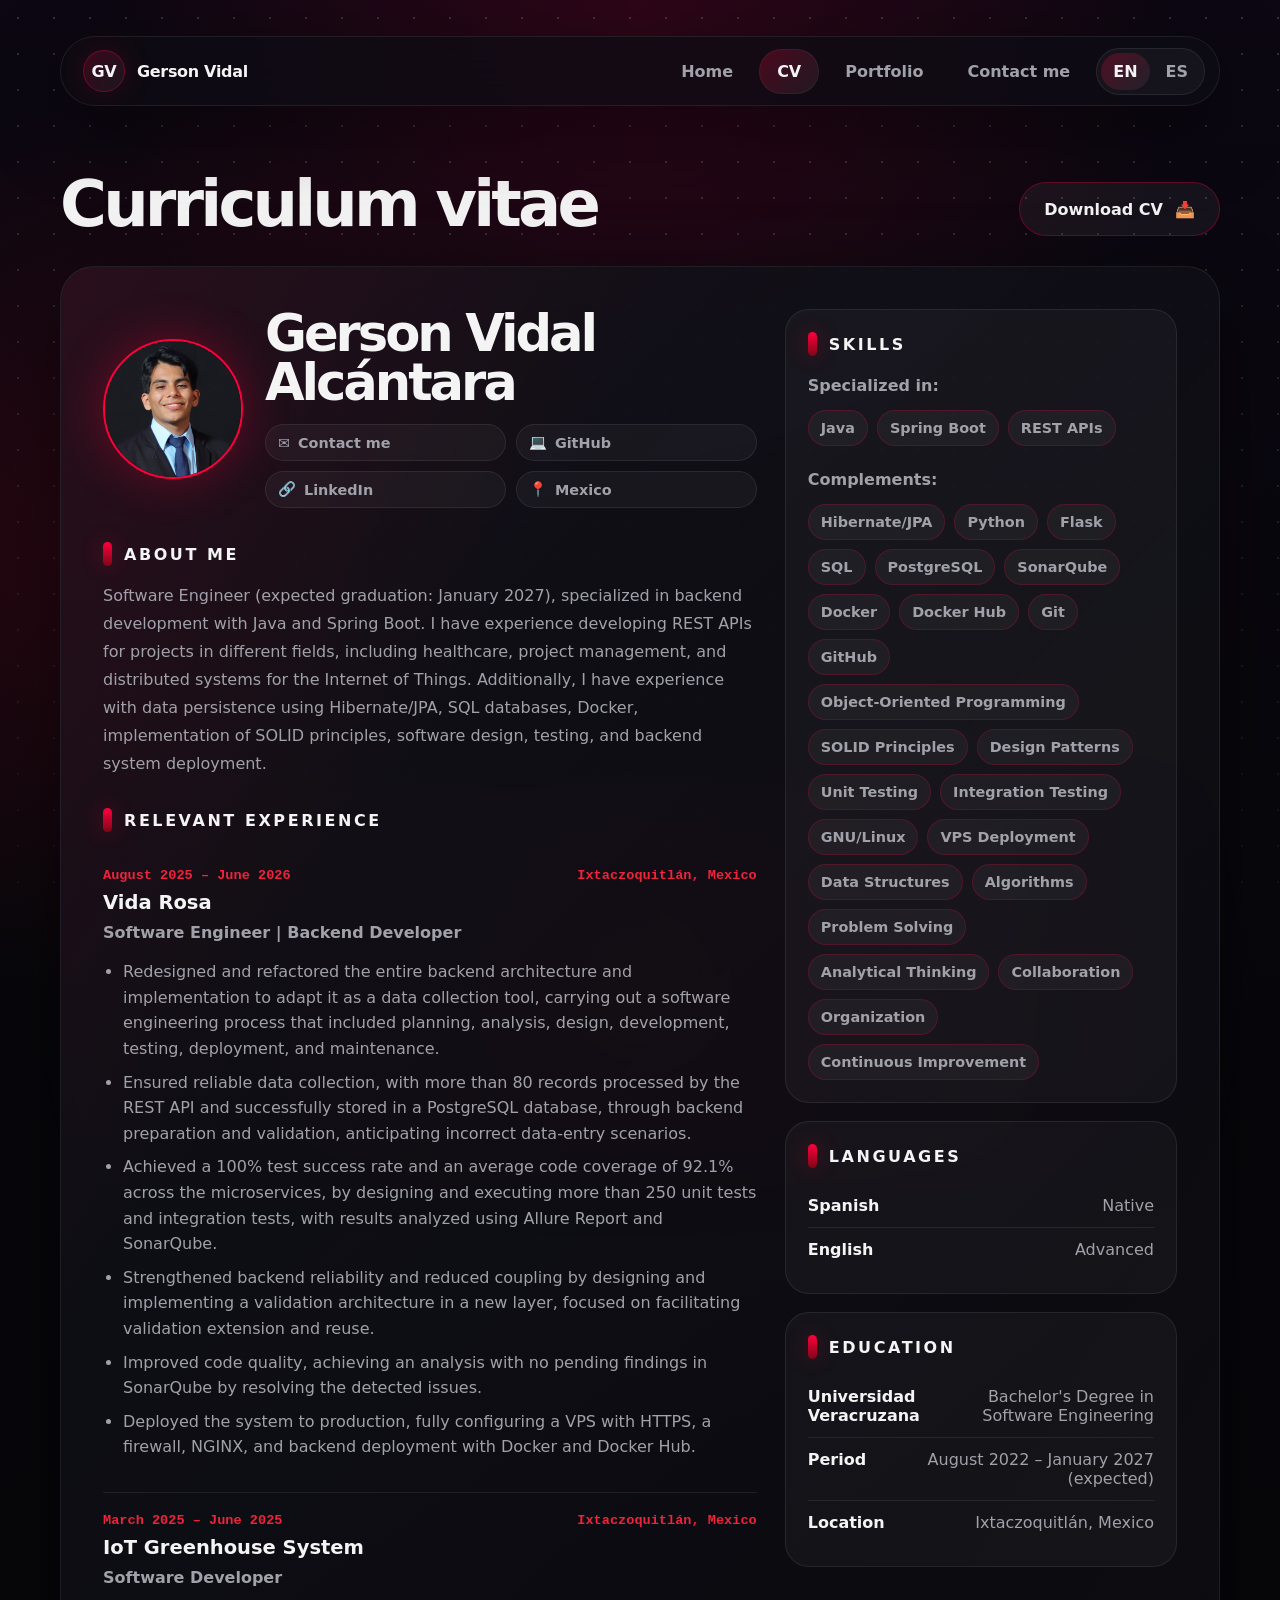
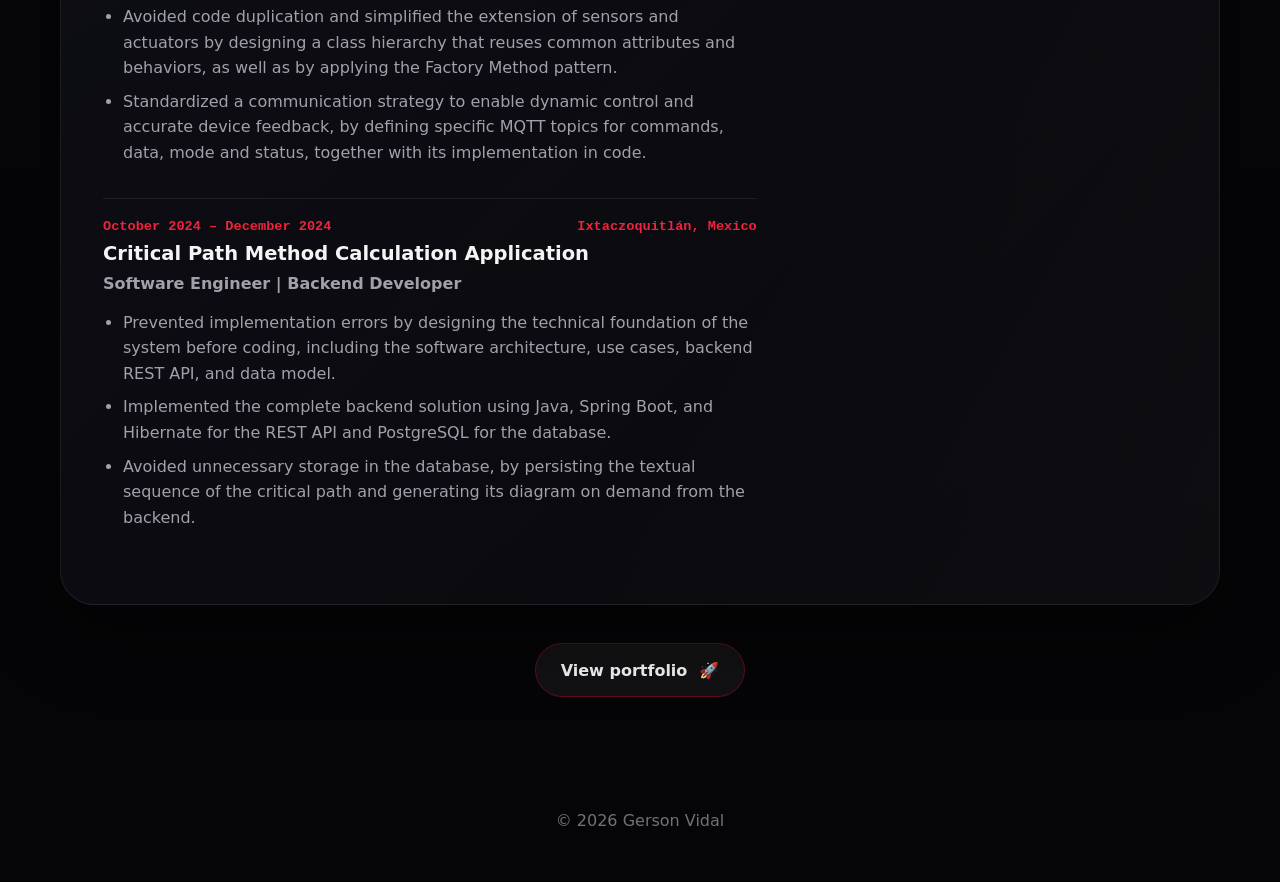
==== commit bb13f6a8: "update about me and grad date" ====
--- a/cv/index.html
+++ b/cv/index.html
@@ -138,14 +138,14 @@
           <section class="cv-section">
             <h2 data-i18n="cv.about">About Me</h2>
             <p data-i18n="cv.aboutDescription">
-              Software Engineering graduate, specialized in backend development
-              with Java and Spring Boot. I have experience developing REST APIs
-              for projects in different fields, including healthcare, project
-              management, and distributed systems for the Internet of Things.
-              Additionally, I have experience with data persistence using
-              Hibernate/JPA, SQL databases, Docker, implementation of SOLID
-              principles, software design, testing, and backend system
-              deployment.
+              Software Engineer (expected graduation: January 2027), specialized
+              in backend development with Java and Spring Boot. I have
+              experience developing REST APIs for projects in different fields,
+              including healthcare, project management, and distributed systems
+              for the Internet of Things. Additionally, I have experience with
+              data persistence using Hibernate/JPA, SQL databases, Docker,
+              implementation of SOLID principles, software design, testing, and
+              backend system deployment.
             </p>
           </section>
 
@@ -428,7 +428,7 @@
               <strong data-i18n="cv.educationItems.periodLabel">Period</strong>
 
               <span data-i18n="cv.educationItems.period">
-                August 2022 – July 2026
+                August 2022 – January 2027 (expected)
               </span>
             </div>
 
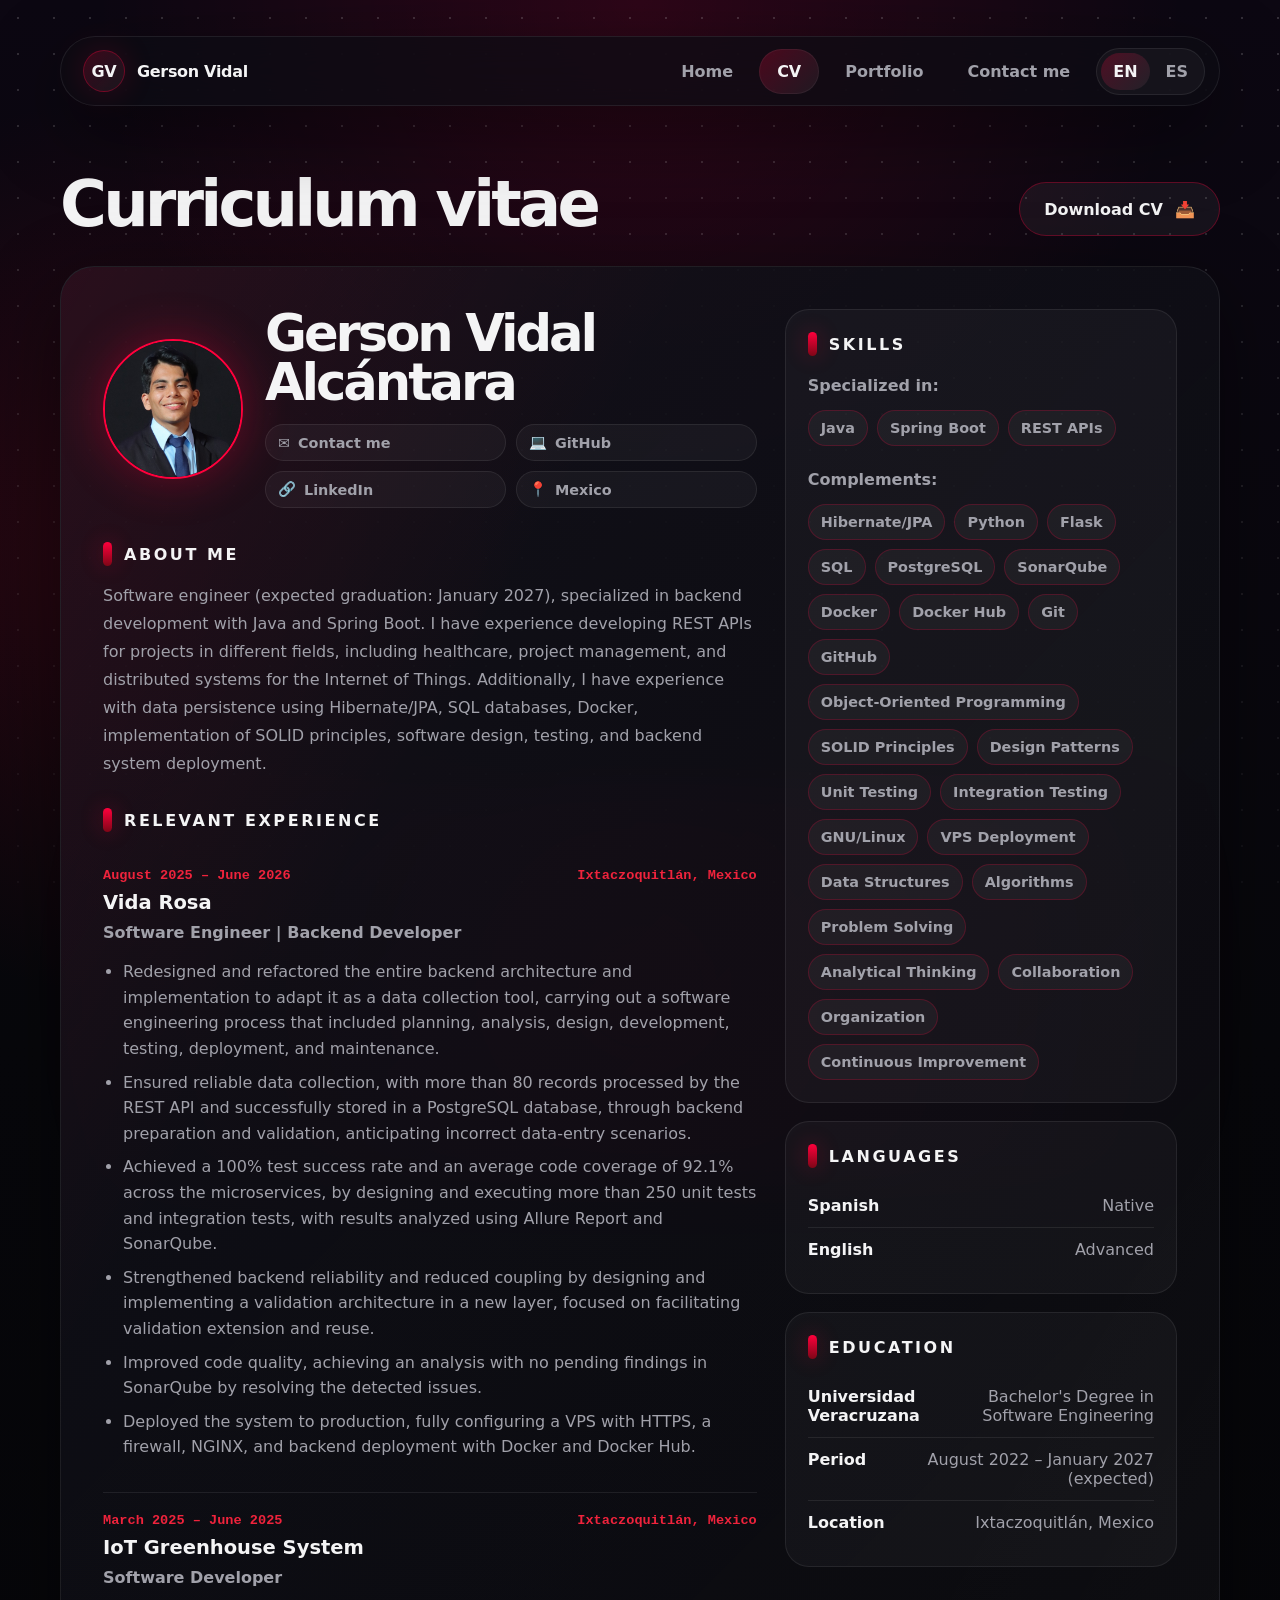
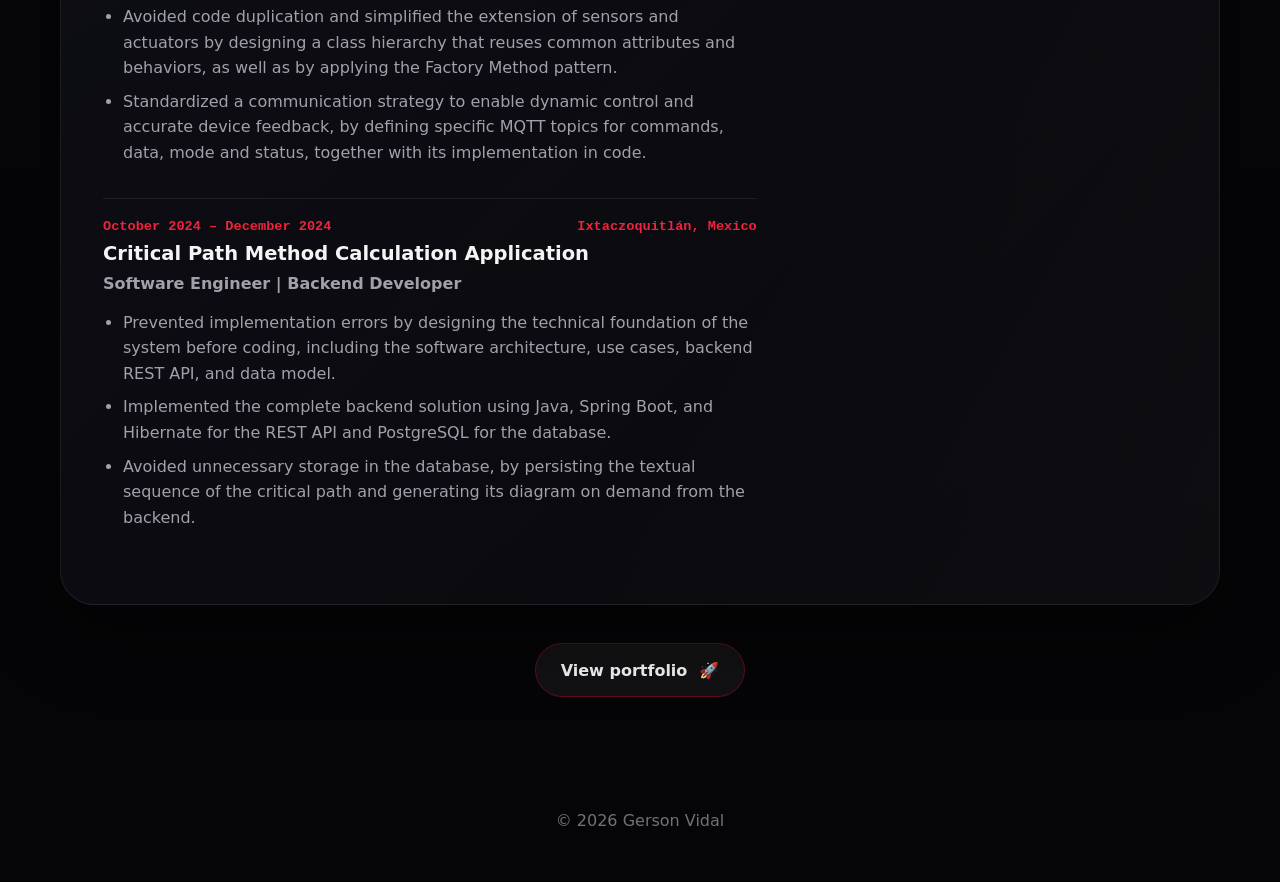
==== commit eef58519: "fix orthography in about me - cv" ====
--- a/cv/index.html
+++ b/cv/index.html
@@ -138,7 +138,7 @@
           <section class="cv-section">
             <h2 data-i18n="cv.about">About Me</h2>
             <p data-i18n="cv.aboutDescription">
-              Software Engineer (expected graduation: January 2027), specialized
+              Software engineer (expected graduation: January 2027), specialized
               in backend development with Java and Spring Boot. I have
               experience developing REST APIs for projects in different fields,
               including healthcare, project management, and distributed systems
--- a/assets/styles.css
+++ b/assets/styles.css
@@ -465,6 +465,8 @@
 }
 
 .education-row > span {
+  flex: 0 1 250px;
+  min-width: 0;
   text-align: right;
 }
 
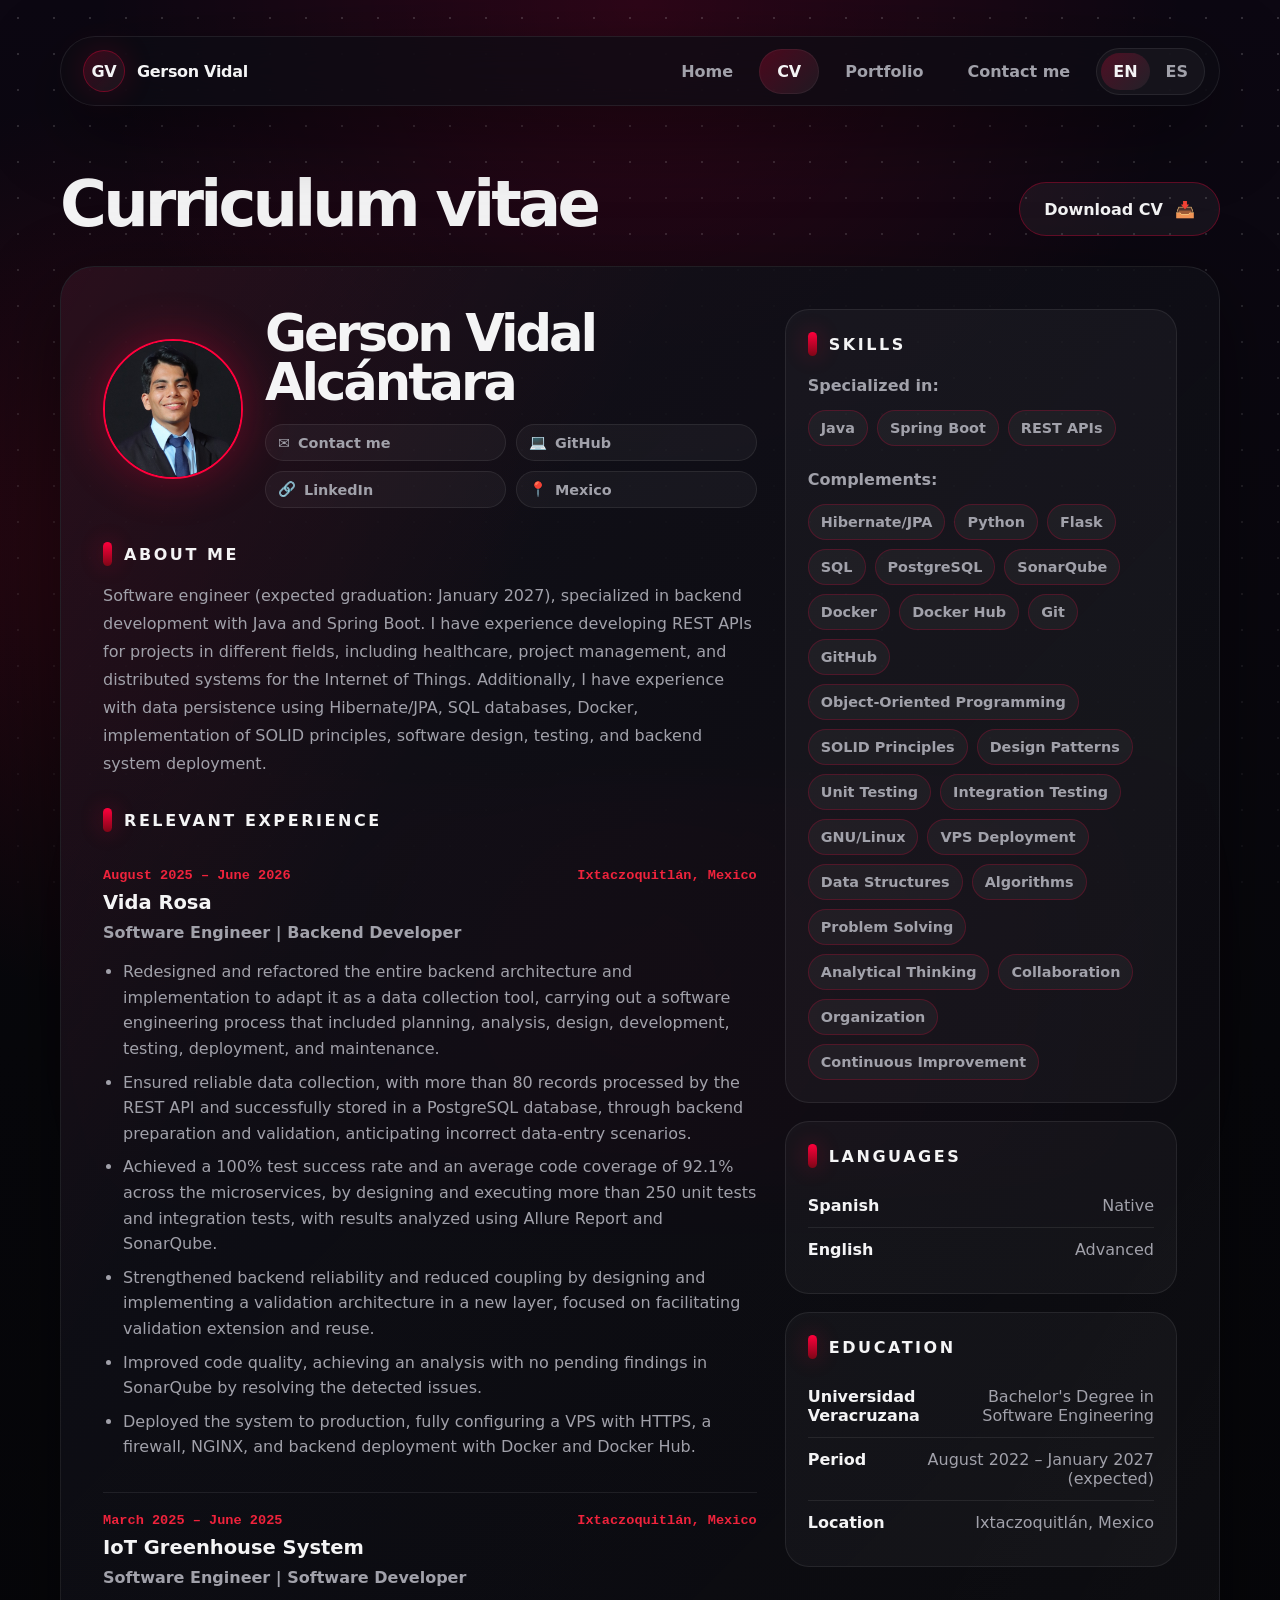
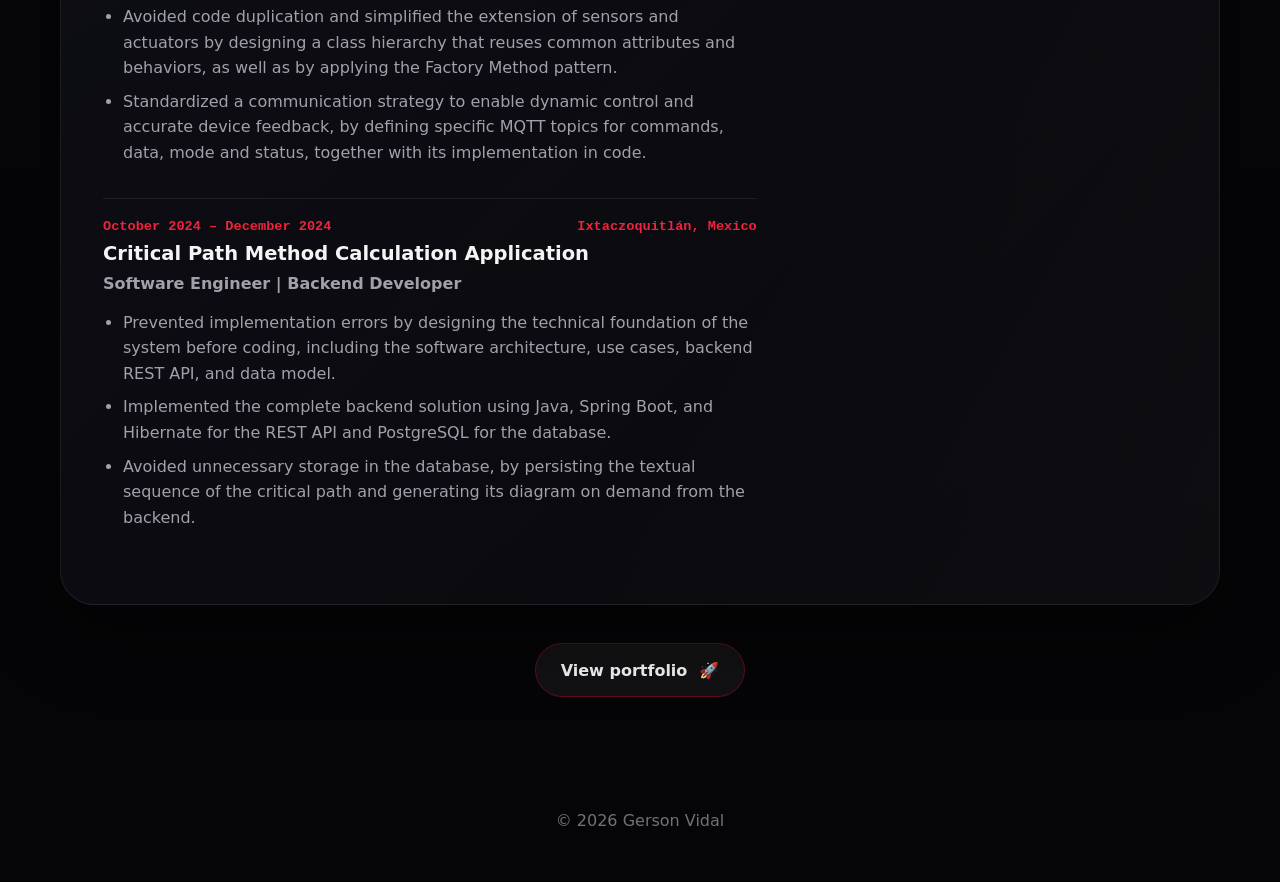
==== commit e2c386e9: "update role in iot project" ====
--- a/cv/index.html
+++ b/cv/index.html
@@ -230,7 +230,7 @@
                 class="item-subtitle"
                 data-i18n="cv.experienceItems.greenhouse.role"
               >
-                Software Developer
+                Software Engineer | Software Developer
               </p>
 
               <ul class="bullet-list">
